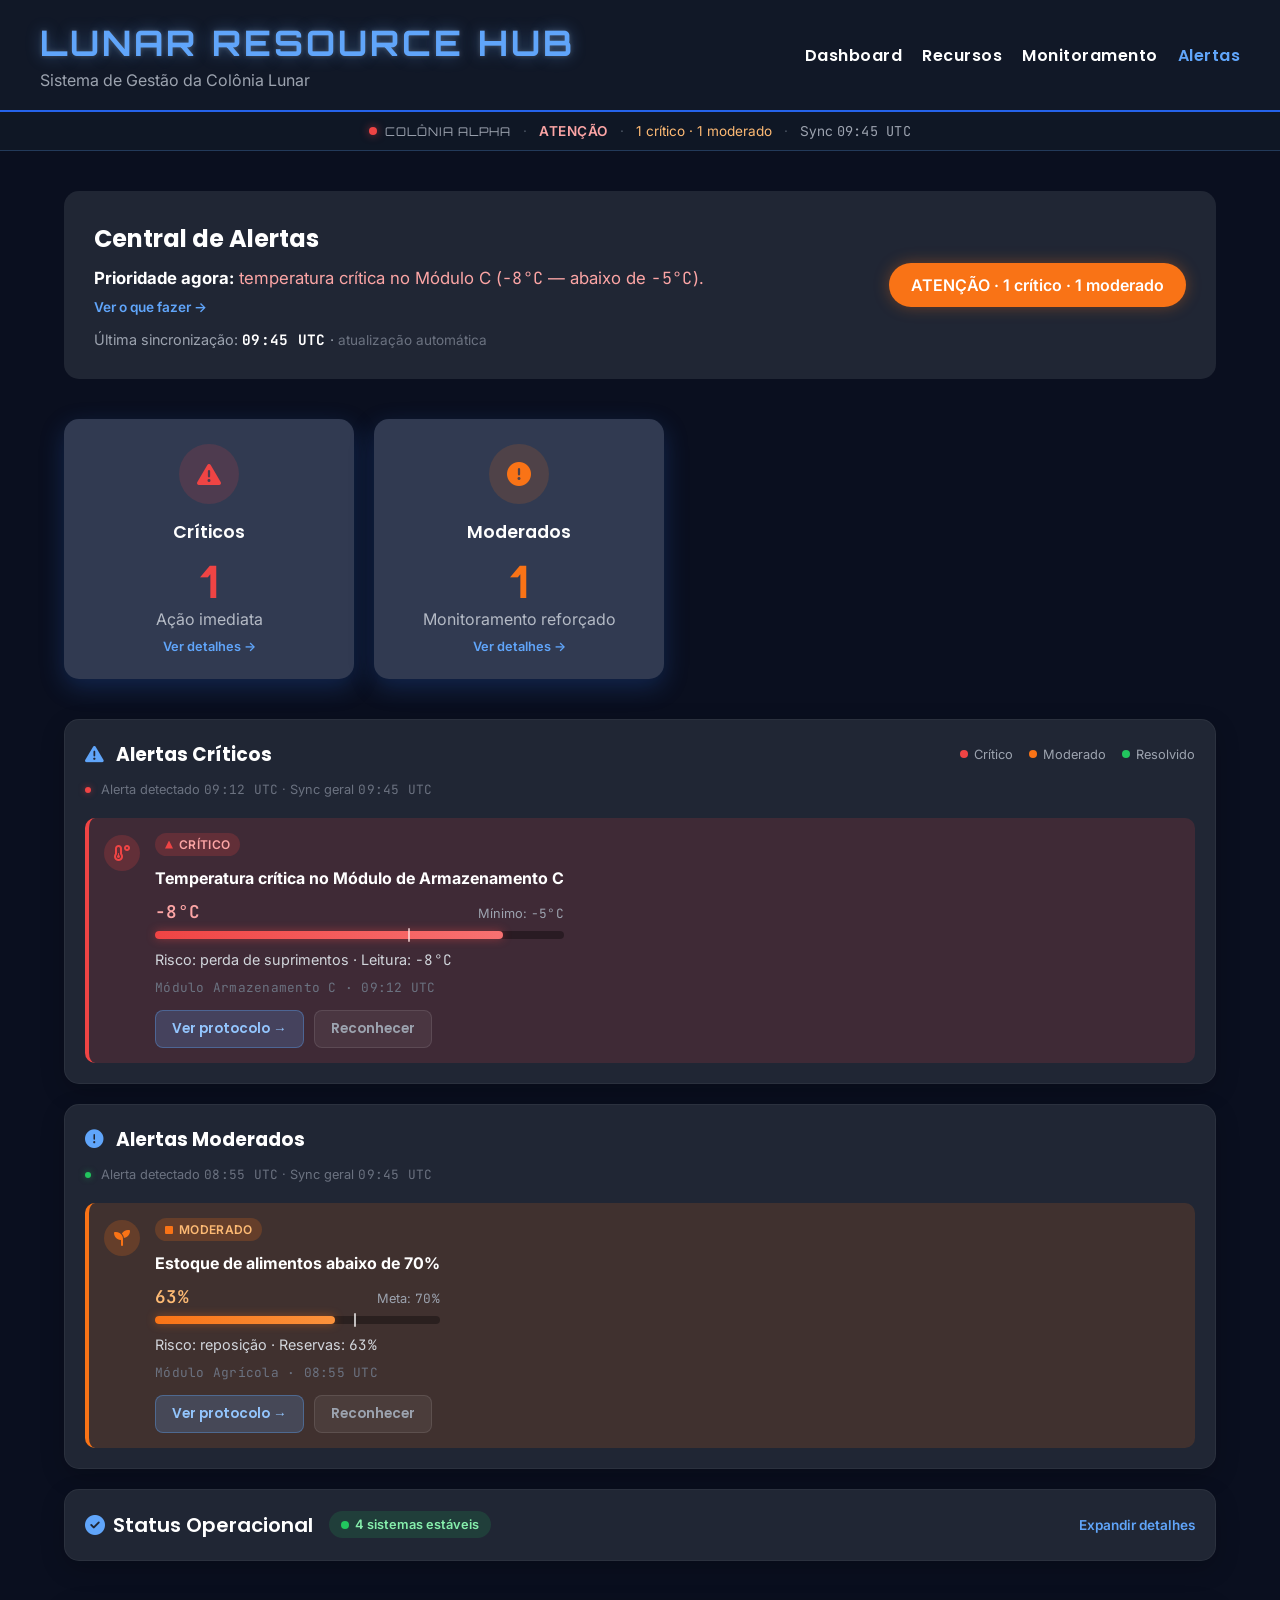
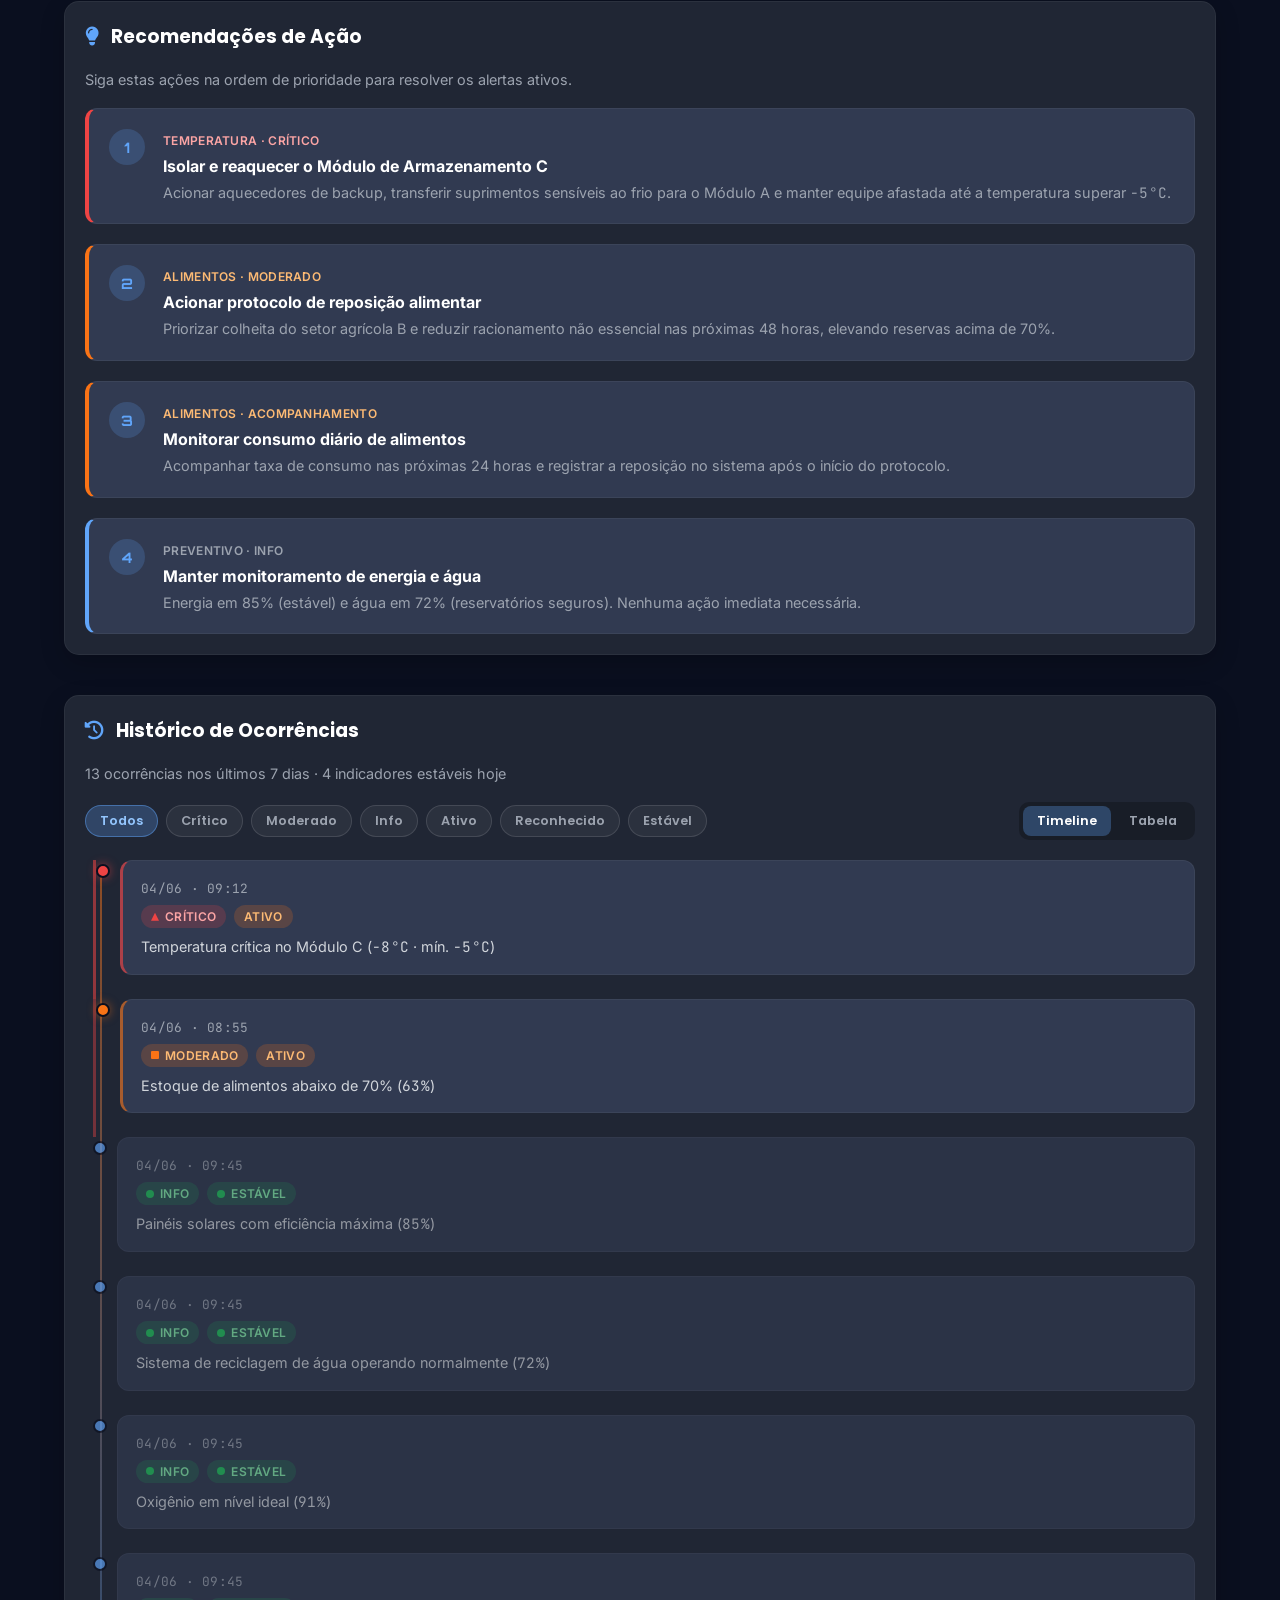
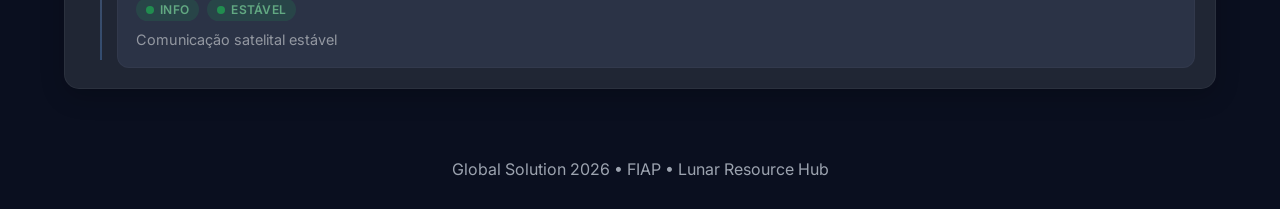
==== alertas.html @ 851ee598 "feat: adiciona Central de Alertas e alinha dashboard ao fluxo operacional Inclui alertas.html com se" ====
<!DOCTYPE html>
<html lang="pt-BR">
<head>
    <meta charset="UTF-8">
    <meta name="viewport" content="width=device-width, initial-scale=1.0">
    <title>Central de Alertas | Lunar Resource Hub</title>

    <link rel="stylesheet" href="style.css">

    <link rel="stylesheet" href="https://cdnjs.cloudflare.com/ajax/libs/font-awesome/6.7.2/css/all.min.css">

    <link rel="preconnect" href="https://fonts.googleapis.com">
    <link rel="preconnect" href="https://fonts.gstatic.com" crossorigin>

    <link href="https://fonts.googleapis.com/css2?family=Inter:wght@400;500;600&family=JetBrains+Mono:wght@400;500;600&family=Orbitron:wght@600;700&family=Poppins:wght@500;600;700&display=swap" rel="stylesheet">
</head>
<body>

    <header>
        <div class="logo">
            <h1>Lunar Resource Hub</h1>
            <p>Sistema de Gestão da Colônia Lunar</p>
        </div>

        <nav aria-label="Navegação principal">
            <ul>
                <li><a href="index.html">Dashboard</a></li>
                <li><a href="recursos.html">Recursos</a></li>
                <li><a href="monitoramento.html">Monitoramento</a></li>
                <li><a href="alertas.html" class="active" aria-current="page">Alertas</a></li>
            </ul>
        </nav>
    </header>

    <div class="status-bar" role="status" aria-live="polite">
        <div class="status-bar__cluster">
            <span class="status-bar__pulse status-bar__pulse--critical" aria-hidden="true"></span>
            <span class="status-bar__label">Colônia Alpha</span>
        </div>
        <span class="status-bar__divider" aria-hidden="true">·</span>
        <span class="status-bar__state status-bar__state--critical">ATENÇÃO</span>
        <span class="status-bar__divider" aria-hidden="true">·</span>
        <span class="status-bar__count">1 crítico · 1 moderado</span>
        <span class="status-bar__divider" aria-hidden="true">·</span>
        <span class="status-bar__sync">Sync <time class="telemetry" datetime="2026-06-04T09:45:00Z">09:45 UTC</time></span>
    </div>

    <main class="container">

        <section class="hero">
            <div>
                <h2>Central de Alertas</h2>
                <a href="#recomendacoes-criticas" class="hero-priority hero-priority--critical">
                    <strong>Prioridade agora:</strong> temperatura crítica no Módulo C (<span class="telemetry">-8°C</span> — abaixo de <span class="telemetry">-5°C</span>).
                    <span class="hero-priority__hint">Ver o que fazer →</span>
                </a>
                <p class="hero-meta">Última sincronização: <strong class="telemetry">09:45 UTC</strong> · <span class="sync-live">atualização automática</span></p>
            </div>

            <a href="#alertas-criticos" class="status-badge status-badge--warning hero-action-link" aria-label="Colônia em atenção com 1 alerta crítico e 1 moderado">
                ATENÇÃO · 1 crítico · 1 moderado
            </a>
        </section>

        <section class="cards cards--summary" aria-label="Resumo de alertas ativos">
            <a href="#alertas-criticos" class="card card--link" aria-label="Ver alertas críticos">
                <span class="icon critico-icon">
                    <i class="fa-solid fa-triangle-exclamation" aria-hidden="true"></i>
                </span>
                <h3>Críticos</h3>
                <div class="value critico">1</div>
                <p>Ação imediata</p>
                <span class="card__hint">Ver detalhes →</span>
            </a>

            <a href="#alertas-moderados" class="card card--link" aria-label="Ver alertas moderados">
                <span class="icon moderado-icon">
                    <i class="fa-solid fa-exclamation-circle" aria-hidden="true"></i>
                </span>
                <h3>Moderados</h3>
                <div class="value moderado">1</div>
                <p>Monitoramento reforçado</p>
                <span class="card__hint">Ver detalhes →</span>
            </a>
        </section>

        <div class="alertas-stack">

            <section class="panel panel--full" id="alertas-criticos" role="region" aria-labelledby="alertas-criticos-titulo">
                <div class="panel-header">
                    <h3 id="alertas-criticos-titulo"><i class="fa-solid fa-triangle-exclamation" aria-hidden="true"></i> Alertas Críticos</h3>
                    <ul class="alertas-legend" aria-label="Legenda de severidade">
                        <li><span class="legend-dot legend-dot--critical"></span> Crítico</li>
                        <li><span class="legend-dot legend-dot--moderate"></span> Moderado</li>
                        <li><span class="legend-dot legend-dot--resolved"></span> Resolvido</li>
                    </ul>
                </div>

                <p class="panel-sync"><span class="sync-dot sync-dot--critical" aria-hidden="true"></span> Alerta detectado <time class="telemetry" datetime="2026-06-04T09:12:00Z">09:12 UTC</time> · Sync geral <time class="telemetry" datetime="2026-06-04T09:45:00Z">09:45 UTC</time></p>

                <div class="alert critical alert-item">
                    <span class="alert-item__icon" aria-hidden="true">
                        <i class="fa-solid fa-temperature-low"></i>
                    </span>
                    <div class="alert-item__content">
                        <span class="badge badge-critical">
                            <span class="severity-shape severity-shape--critical" aria-hidden="true"></span>
                            Crítico
                        </span>
                        <strong>Temperatura crítica no Módulo de Armazenamento C</strong>

                        <div class="alert-level-meter alert-level-meter--critical" role="meter" aria-valuenow="8" aria-valuemin="0" aria-valuemax="10" aria-label="Temperatura -8 graus C, abaixo do mínimo seguro de -5 graus C">
                            <div class="alert-level-meter__header">
                                <span class="alert-level-meter__value telemetry alert-level-meter__value--critical">-8°C</span>
                                <span class="alert-level-meter__target">Mínimo: <span class="telemetry">-5°C</span></span>
                            </div>
                            <div class="alert-level-meter__track">
                                <div class="alert-level-meter__fill alert-level-meter__fill--critical" style="width:85%"></div>
                                <div class="alert-level-meter__marker alert-level-meter__marker--critical" style="left:62%" aria-hidden="true" title="Limite -5°C"></div>
                            </div>
                        </div>

                        <p class="alert-item__impact">Risco: perda de suprimentos · Leitura: <span class="telemetry">-8°C</span></p>
                        <span class="alert-item__meta telemetry">Módulo Armazenamento C · 09:12 UTC</span>

                        <div class="alert-item__actions">
                            <a href="#recomendacoes-criticas" class="alert-action alert-action--primary">Ver protocolo →</a>
                            <button type="button" class="alert-action alert-action--secondary" id="btn-reconhecer-temperatura" aria-label="Marcar alerta de temperatura como reconhecido" aria-pressed="false">Reconhecer</button>
                        </div>
                    </div>
                </div>
            </section>

            <section class="panel panel--full" id="alertas-moderados">
                <h3><i class="fa-solid fa-exclamation-circle" aria-hidden="true"></i> Alertas Moderados</h3>
                <p class="panel-sync"><span class="sync-dot" aria-hidden="true"></span> Alerta detectado <time class="telemetry" datetime="2026-06-04T08:55:00Z">08:55 UTC</time> · Sync geral <time class="telemetry" datetime="2026-06-04T09:45:00Z">09:45 UTC</time></p>

                <div class="alert warning alert-item">
                    <span class="alert-item__icon" aria-hidden="true">
                        <i class="fa-solid fa-seedling"></i>
                    </span>
                    <div class="alert-item__content">
                        <span class="badge badge-moderate">
                            <span class="severity-shape severity-shape--moderate" aria-hidden="true"></span>
                            Moderado
                        </span>
                        <strong>Estoque de alimentos abaixo de 70%</strong>

                        <div class="alert-level-meter" role="meter" aria-valuenow="63" aria-valuemin="0" aria-valuemax="100" aria-label="Reservas de alimentos em 63%, meta operacional 70%">
                            <div class="alert-level-meter__header">
                                <span class="alert-level-meter__value telemetry">63%</span>
                                <span class="alert-level-meter__target">Meta: <span class="telemetry">70%</span></span>
                            </div>
                            <div class="alert-level-meter__track">
                                <div class="alert-level-meter__fill" style="width:63%"></div>
                                <div class="alert-level-meter__marker" style="left:70%" aria-hidden="true" title="Meta 70%"></div>
                            </div>
                        </div>

                        <p class="alert-item__impact">Risco: reposição · Reservas: <span class="telemetry">63%</span></p>
                        <span class="alert-item__meta telemetry">Módulo Agrícola · 08:55 UTC</span>

                        <div class="alert-item__actions">
                            <a href="#recomendacoes-moderadas" class="alert-action alert-action--primary">Ver protocolo →</a>
                            <button type="button" class="alert-action alert-action--secondary" id="btn-reconhecer" aria-label="Marcar alerta de alimentos como reconhecido" aria-pressed="false">Reconhecer</button>
                        </div>
                    </div>
                </div>
            </section>

            <section class="panel panel--full" id="alertas-informativos">
                <details class="operacional-details">
                    <summary class="operacional-summary">
                        <span class="operacional-summary__title">
                            <i class="fa-solid fa-circle-check" aria-hidden="true"></i>
                            Status Operacional
                        </span>
                        <span class="operacional-summary__badge">
                            <span class="severity-shape severity-shape--normal" aria-hidden="true"></span>
                            4 sistemas estáveis
                        </span>
                        <span class="operacional-summary__hint operacional-summary__hint--closed">Expandir detalhes</span>
                        <span class="operacional-summary__hint operacional-summary__hint--open">Recolher detalhes</span>
                    </summary>

                    <p class="panel-subtitle">Componentes da colônia — mesmos indicadores da visão geral.</p>

                    <table class="components-table">
                        <caption class="sr-only">Status operacional dos componentes da colônia lunar</caption>
                        <thead>
                            <tr>
                                <th scope="col">Componente</th>
                                <th scope="col">Status</th>
                                <th scope="col">Valor</th>
                                <th scope="col">Leitura</th>
                            </tr>
                        </thead>
                        <tbody>
                            <tr>
                                <td data-label="Componente"><i class="fa-solid fa-droplet components-table__icon" aria-hidden="true"></i> Água (H₂O)</td>
                                <td data-label="Status">
                                    <span class="badge badge-resolved">
                                        <span class="severity-shape severity-shape--normal" aria-hidden="true"></span>
                                        Estável
                                    </span>
                                </td>
                                <td data-label="Valor" class="telemetry">72%</td>
                                <td data-label="Leitura" class="telemetry">09:45 UTC</td>
                            </tr>
                            <tr>
                                <td data-label="Componente"><i class="fa-solid fa-bolt components-table__icon" aria-hidden="true"></i> Energia</td>
                                <td data-label="Status">
                                    <span class="badge badge-resolved">
                                        <span class="severity-shape severity-shape--normal" aria-hidden="true"></span>
                                        Estável
                                    </span>
                                </td>
                                <td data-label="Valor" class="telemetry">85%</td>
                                <td data-label="Leitura" class="telemetry">09:45 UTC</td>
                            </tr>
                            <tr>
                                <td data-label="Componente"><i class="fa-solid fa-wind components-table__icon" aria-hidden="true"></i> Oxigênio (O₂)</td>
                                <td data-label="Status">
                                    <span class="badge badge-resolved">
                                        <span class="severity-shape severity-shape--normal" aria-hidden="true"></span>
                                        Estável
                                    </span>
                                </td>
                                <td data-label="Valor" class="telemetry">91%</td>
                                <td data-label="Leitura" class="telemetry">09:45 UTC</td>
                            </tr>
                            <tr>
                                <td data-label="Componente"><i class="fa-solid fa-satellite-dish components-table__icon" aria-hidden="true"></i> Comunicação</td>
                                <td data-label="Status">
                                    <span class="badge badge-resolved">
                                        <span class="severity-shape severity-shape--normal" aria-hidden="true"></span>
                                        Estável
                                    </span>
                                </td>
                                <td data-label="Valor">Nominal</td>
                                <td data-label="Leitura" class="telemetry">09:45 UTC</td>
                            </tr>
                        </tbody>
                    </table>
                </details>
            </section>

        </div>

        <section class="panel panel--full" id="recomendacoes" aria-label="Recomendações de ação">
            <h3><i class="fa-solid fa-lightbulb" aria-hidden="true"></i> Recomendações de Ação</h3>
            <p class="panel-subtitle">Siga estas ações na ordem de prioridade para resolver os alertas ativos.</p>

            <ol class="recommendations">
                <li id="recomendacoes-criticas" class="recommendation recommendation--critical">
                    <span class="recommendation__number" aria-hidden="true">1</span>
                    <div>
                        <span class="recommendation__tag">Temperatura · Crítico</span>
                        <strong>Isolar e reaquecer o Módulo de Armazenamento C</strong>
                        <p>Acionar aquecedores de backup, transferir suprimentos sensíveis ao frio para o Módulo A e manter equipe afastada até a temperatura superar <span class="telemetry">-5°C</span>.</p>
                    </div>
                </li>

                <li id="recomendacoes-moderadas" class="recommendation recommendation--moderate">
                    <span class="recommendation__number" aria-hidden="true">2</span>
                    <div>
                        <span class="recommendation__tag">Alimentos · Moderado</span>
                        <strong>Acionar protocolo de reposição alimentar</strong>
                        <p>Priorizar colheita do setor agrícola B e reduzir racionamento não essencial nas próximas 48 horas, elevando reservas acima de 70%.</p>
                    </div>
                </li>

                <li class="recommendation recommendation--moderate">
                    <span class="recommendation__number" aria-hidden="true">3</span>
                    <div>
                        <span class="recommendation__tag">Alimentos · Acompanhamento</span>
                        <strong>Monitorar consumo diário de alimentos</strong>
                        <p>Acompanhar taxa de consumo nas próximas 24 horas e registrar a reposição no sistema após o início do protocolo.</p>
                    </div>
                </li>

                <li class="recommendation">
                    <span class="recommendation__number" aria-hidden="true">4</span>
                    <div>
                        <span class="recommendation__tag">Preventivo · Info</span>
                        <strong>Manter monitoramento de energia e água</strong>
                        <p>Energia em 85% (estável) e água em 72% (reservatórios seguros). Nenhuma ação imediata necessária.</p>
                    </div>
                </li>
            </ol>
        </section>

        <section class="panel panel--full" id="historico" aria-label="Histórico de ocorrências">
            <h3><i class="fa-solid fa-clock-rotate-left" aria-hidden="true"></i> Histórico de Ocorrências</h3>
            <p class="panel-subtitle">13 ocorrências nos últimos 7 dias · 4 indicadores estáveis hoje</p>

            <div class="history-toolbar">
                <div class="history-filters" role="group" aria-label="Filtrar histórico por severidade ou status">
                    <button type="button" class="history-filter history-filter--active" data-filter="all">Todos</button>
                    <button type="button" class="history-filter" data-filter="critico">Crítico</button>
                    <button type="button" class="history-filter" data-filter="moderado">Moderado</button>
                    <button type="button" class="history-filter" data-filter="info">Info</button>
                    <button type="button" class="history-filter" data-filter="ativo">Ativo</button>
                    <button type="button" class="history-filter" data-filter="reconhecido">Reconhecido</button>
                    <button type="button" class="history-filter" data-filter="estavel">Estável</button>
                </div>
                <div class="history-view-toggle" role="group" aria-label="Modo de visualização">
                    <button type="button" class="history-view-btn history-view-btn--active" data-view="timeline" aria-pressed="true">Timeline</button>
                    <button type="button" class="history-view-btn" data-view="table" aria-pressed="false">Tabela</button>
                </div>
            </div>

            <p class="history-empty sr-only" id="history-empty" role="status">Nenhuma ocorrência corresponde ao filtro selecionado.</p>

            <ol class="history-timeline history-view-panel history-view-panel--active" id="history-timeline" aria-label="Linha do tempo de ocorrências">
                <li class="history-timeline__item history-timeline__item--critical history-row--critical"
                    id="history-row-temperatura"
                    data-severity="critico"
                    data-status="ativo">
                    <span class="history-timeline__dot" aria-hidden="true"></span>
                    <div class="history-timeline__body">
                        <time class="history-time telemetry" datetime="2026-06-04T09:12:00">04/06 · 09:12</time>
                        <div class="history-timeline__badges">
                            <span class="badge badge-critical">
                                <span class="severity-shape severity-shape--critical" aria-hidden="true"></span>
                                Crítico
                            </span>
                            <span class="badge badge-active badge-active--critical" id="history-status-temperatura">Ativo</span>
                        </div>
                        <p class="history-timeline__desc">Temperatura crítica no Módulo C (<span class="telemetry">-8°C</span> · mín. <span class="telemetry">-5°C</span>)</p>
                    </div>
                </li>
                <li class="history-timeline__item history-timeline__item--active history-row--active"
                    id="history-row-alimentos"
                    data-severity="moderado"
                    data-status="ativo">
                    <span class="history-timeline__dot" aria-hidden="true"></span>
                    <div class="history-timeline__body">
                        <time class="history-time telemetry" datetime="2026-06-04T08:55:00">04/06 · 08:55</time>
                        <div class="history-timeline__badges">
                            <span class="badge badge-moderate">
                                <span class="severity-shape severity-shape--moderate" aria-hidden="true"></span>
                                Moderado
                            </span>
                            <span class="badge badge-active" id="history-status-alimentos">Ativo</span>
                        </div>
                        <p class="history-timeline__desc">Estoque de alimentos abaixo de 70% (<span class="telemetry">63%</span>)</p>
                    </div>
                </li>
                <li class="history-timeline__item history-timeline__item--resolved history-row--resolved"
                    data-severity="info"
                    data-status="estavel">
                    <span class="history-timeline__dot" aria-hidden="true"></span>
                    <div class="history-timeline__body">
                        <time class="history-time telemetry" datetime="2026-06-04T09:45:00">04/06 · 09:45</time>
                        <div class="history-timeline__badges">
                            <span class="badge badge-resolved">
                                <span class="severity-shape severity-shape--normal" aria-hidden="true"></span>
                                Info
                            </span>
                            <span class="badge badge-resolved">
                                <span class="severity-shape severity-shape--normal" aria-hidden="true"></span>
                                Estável
                            </span>
                        </div>
                        <p class="history-timeline__desc">Painéis solares com eficiência máxima (<span class="telemetry">85%</span>)</p>
                    </div>
                </li>
                <li class="history-timeline__item history-timeline__item--resolved history-row--resolved"
                    data-severity="info"
                    data-status="estavel">
                    <span class="history-timeline__dot" aria-hidden="true"></span>
                    <div class="history-timeline__body">
                        <time class="history-time telemetry" datetime="2026-06-04T09:45:00">04/06 · 09:45</time>
                        <div class="history-timeline__badges">
                            <span class="badge badge-resolved">
                                <span class="severity-shape severity-shape--normal" aria-hidden="true"></span>
                                Info
                            </span>
                            <span class="badge badge-resolved">
                                <span class="severity-shape severity-shape--normal" aria-hidden="true"></span>
                                Estável
                            </span>
                        </div>
                        <p class="history-timeline__desc">Sistema de reciclagem de água operando normalmente (<span class="telemetry">72%</span>)</p>
                    </div>
                </li>
                <li class="history-timeline__item history-timeline__item--resolved history-row--resolved"
                    data-severity="info"
                    data-status="estavel">
                    <span class="history-timeline__dot" aria-hidden="true"></span>
                    <div class="history-timeline__body">
                        <time class="history-time telemetry" datetime="2026-06-04T09:45:00">04/06 · 09:45</time>
                        <div class="history-timeline__badges">
                            <span class="badge badge-resolved">
                                <span class="severity-shape severity-shape--normal" aria-hidden="true"></span>
                                Info
                            </span>
                            <span class="badge badge-resolved">
                                <span class="severity-shape severity-shape--normal" aria-hidden="true"></span>
                                Estável
                            </span>
                        </div>
                        <p class="history-timeline__desc">Oxigênio em nível ideal (<span class="telemetry">91%</span>)</p>
                    </div>
                </li>
                <li class="history-timeline__item history-timeline__item--resolved history-row--resolved"
                    data-severity="info"
                    data-status="estavel">
                    <span class="history-timeline__dot" aria-hidden="true"></span>
                    <div class="history-timeline__body">
                        <time class="history-time telemetry" datetime="2026-06-04T09:45:00">04/06 · 09:45</time>
                        <div class="history-timeline__badges">
                            <span class="badge badge-resolved">
                                <span class="severity-shape severity-shape--normal" aria-hidden="true"></span>
                                Info
                            </span>
                            <span class="badge badge-resolved">
                                <span class="severity-shape severity-shape--normal" aria-hidden="true"></span>
                                Estável
                            </span>
                        </div>
                        <p class="history-timeline__desc">Comunicação satelital estável</p>
                    </div>
                </li>
            </ol>

            <div class="history-table-wrap history-view-panel" id="history-table-wrap" hidden>
                <h4 class="history-section-title">Em andamento</h4>
                <table class="history-table">
                    <caption class="sr-only">Alertas ativos da colônia lunar</caption>
                    <thead>
                        <tr>
                            <th scope="col">Data / Hora</th>
                            <th scope="col">Severidade</th>
                            <th scope="col">Descrição</th>
                            <th scope="col">Status</th>
                        </tr>
                    </thead>
                    <tbody id="history-table-active">
                        <tr class="history-row--critical" data-severity="critico" data-status="ativo" data-timeline-id="history-row-temperatura">
                            <td class="history-time telemetry">04/06 · 09:12</td>
                            <td>
                                <span class="badge badge-critical">
                                    <span class="severity-shape severity-shape--critical" aria-hidden="true"></span>
                                    Crítico
                                </span>
                            </td>
                            <td>Temperatura crítica no Módulo C (-8°C · mín. -5°C)</td>
                            <td><span class="badge badge-active badge-active--critical" id="history-table-status-temperatura">Ativo</span></td>
                        </tr>
                        <tr class="history-row--active" data-severity="moderado" data-status="ativo" data-timeline-id="history-row-alimentos">
                            <td class="history-time telemetry">04/06 · 08:55</td>
                            <td>
                                <span class="badge badge-moderate">
                                    <span class="severity-shape severity-shape--moderate" aria-hidden="true"></span>
                                    Moderado
                                </span>
                            </td>
                            <td>Estoque de alimentos abaixo de 70% (63%)</td>
                            <td><span class="badge badge-active" id="history-table-status-alimentos">Ativo</span></td>
                        </tr>
                    </tbody>
                </table>

                <h4 class="history-section-title history-section-title--resolved">Encerradas e informativos</h4>
                <table class="history-table history-table--resolved">
                    <caption class="sr-only">Ocorrências encerradas da colônia lunar</caption>
                    <thead class="sr-only">
                        <tr>
                            <th scope="col">Data / Hora</th>
                            <th scope="col">Severidade</th>
                            <th scope="col">Descrição</th>
                            <th scope="col">Status</th>
                        </tr>
                    </thead>
                    <tbody id="history-table-resolved">
                        <tr class="history-row--resolved" data-severity="info" data-status="estavel">
                            <td class="history-time telemetry">04/06 · 09:45</td>
                            <td>
                                <span class="badge badge-resolved">
                                    <span class="severity-shape severity-shape--normal" aria-hidden="true"></span>
                                    Info
                                </span>
                            </td>
                            <td>Painéis solares com eficiência máxima (85%)</td>
                            <td>
                                <span class="badge badge-resolved">
                                    <span class="severity-shape severity-shape--normal" aria-hidden="true"></span>
                                    Estável
                                </span>
                            </td>
                        </tr>
                        <tr class="history-row--resolved" data-severity="info" data-status="estavel">
                            <td class="history-time telemetry">04/06 · 09:45</td>
                            <td>
                                <span class="badge badge-resolved">
                                    <span class="severity-shape severity-shape--normal" aria-hidden="true"></span>
                                    Info
                                </span>
                            </td>
                            <td>Sistema de reciclagem de água operando normalmente (72%)</td>
                            <td>
                                <span class="badge badge-resolved">
                                    <span class="severity-shape severity-shape--normal" aria-hidden="true"></span>
                                    Estável
                                </span>
                            </td>
                        </tr>
                        <tr class="history-row--resolved" data-severity="info" data-status="estavel">
                            <td class="history-time telemetry">04/06 · 09:45</td>
                            <td>
                                <span class="badge badge-resolved">
                                    <span class="severity-shape severity-shape--normal" aria-hidden="true"></span>
                                    Info
                                </span>
                            </td>
                            <td>Oxigênio em nível ideal (91%)</td>
                            <td>
                                <span class="badge badge-resolved">
                                    <span class="severity-shape severity-shape--normal" aria-hidden="true"></span>
                                    Estável
                                </span>
                            </td>
                        </tr>
                        <tr class="history-row--resolved" data-severity="info" data-status="estavel">
                            <td class="history-time telemetry">04/06 · 09:45</td>
                            <td>
                                <span class="badge badge-resolved">
                                    <span class="severity-shape severity-shape--normal" aria-hidden="true"></span>
                                    Info
                                </span>
                            </td>
                            <td>Comunicação satelital estável</td>
                            <td>
                                <span class="badge badge-resolved">
                                    <span class="severity-shape severity-shape--normal" aria-hidden="true"></span>
                                    Estável
                                </span>
                            </td>
                        </tr>
                    </tbody>
                </table>
            </div>
        </section>

    </main>

    <footer>
        <p>Global Solution 2026 • FIAP • Lunar Resource Hub</p>
    </footer>

    <script>
        (function () {
            var currentFilter = 'all';
            var acknowledgedHtml = '<span class="severity-shape severity-shape--normal" aria-hidden="true"></span> Reconhecido';

            function getHistoryItems() {
                return document.querySelectorAll('.history-timeline__item[data-severity], .history-table tbody tr[data-severity]');
            }

            function applyHistoryFilter(filter) {
                currentFilter = filter;
                var visible = 0;

                getHistoryItems().forEach(function (el) {
                    var severity = el.getAttribute('data-severity');
                    var status = el.getAttribute('data-status');
                    var show = filter === 'all' || filter === severity || filter === status;
                    el.classList.toggle('history-item--hidden', !show);
                    if (show) visible++;
                });

                var emptyMsg = document.getElementById('history-empty');
                if (emptyMsg) {
                    emptyMsg.classList.toggle('sr-only', visible > 0);
                }

                document.querySelectorAll('.history-filter').forEach(function (btn) {
                    btn.classList.toggle('history-filter--active', btn.getAttribute('data-filter') === filter);
                });
            }

            document.querySelectorAll('.history-filter').forEach(function (btn) {
                btn.addEventListener('click', function () {
                    applyHistoryFilter(this.getAttribute('data-filter'));
                });
            });

            document.querySelectorAll('.history-view-btn').forEach(function (btn) {
                btn.addEventListener('click', function () {
                    var view = this.getAttribute('data-view');
                    document.querySelectorAll('.history-view-btn').forEach(function (b) {
                        var active = b === btn;
                        b.classList.toggle('history-view-btn--active', active);
                        b.setAttribute('aria-pressed', active ? 'true' : 'false');
                    });
                    document.getElementById('history-timeline').hidden = view !== 'timeline';
                    document.getElementById('history-table-wrap').hidden = view !== 'table';
                });
            });

            function setupReconhecer(config) {
                var btn = document.getElementById(config.btnId);
                if (!btn) return;

                btn.addEventListener('click', function () {
                    var reconhecido = this.classList.toggle('alert-action--done');
                    var timelineRow = document.getElementById(config.rowId);
                    var timelineStatus = document.getElementById(config.timelineStatusId);
                    var tableStatus = document.getElementById(config.tableStatusId);
                    var tableRow = document.querySelector('[data-timeline-id="' + config.rowId + '"]');
                    var activeTimelineClass = config.activeTimelineClass || 'history-timeline__item--active';
                    var activeRowClass = config.activeRowClass || 'history-row--active';

                    if (reconhecido) {
                        this.textContent = 'Reconhecido ✓';
                        this.setAttribute('aria-label', config.undoLabel);
                        this.setAttribute('aria-pressed', 'true');

                        timelineRow?.setAttribute('data-status', 'reconhecido');
                        timelineRow?.classList.remove(activeRowClass, activeTimelineClass);
                        timelineRow?.classList.add('history-row--acknowledged', 'history-timeline__item--acknowledged');
                        if (timelineStatus) {
                            timelineStatus.className = 'badge badge-acknowledged';
                            timelineStatus.innerHTML = acknowledgedHtml;
                        }

                        tableRow?.setAttribute('data-status', 'reconhecido');
                        tableRow?.classList.remove(activeRowClass);
                        tableRow?.classList.add('history-row--acknowledged');
                        if (tableStatus) {
                            tableStatus.className = 'badge badge-acknowledged';
                            tableStatus.innerHTML = acknowledgedHtml;
                        }
                    } else {
                        this.textContent = 'Reconhecer';
                        this.setAttribute('aria-label', config.doLabel);
                        this.setAttribute('aria-pressed', 'false');

                        timelineRow?.setAttribute('data-status', 'ativo');
                        timelineRow?.classList.remove('history-row--acknowledged', 'history-timeline__item--acknowledged');
                        timelineRow?.classList.add(activeRowClass, activeTimelineClass);
                        if (timelineStatus) {
                            timelineStatus.className = config.activeBadgeClass;
                            timelineStatus.textContent = 'Ativo';
                        }

                        tableRow?.setAttribute('data-status', 'ativo');
                        tableRow?.classList.remove('history-row--acknowledged');
                        tableRow?.classList.add(activeRowClass);
                        if (tableStatus) {
                            tableStatus.className = config.activeBadgeClass;
                            tableStatus.textContent = 'Ativo';
                        }
                    }

                    applyHistoryFilter(currentFilter);
                });
            }

            setupReconhecer({
                btnId: 'btn-reconhecer-temperatura',
                rowId: 'history-row-temperatura',
                timelineStatusId: 'history-status-temperatura',
                tableStatusId: 'history-table-status-temperatura',
                activeTimelineClass: 'history-timeline__item--critical',
                activeRowClass: 'history-row--critical',
                activeBadgeClass: 'badge badge-active badge-active--critical',
                doLabel: 'Marcar alerta de temperatura como reconhecido',
                undoLabel: 'Desfazer reconhecimento do alerta de temperatura'
            });

            setupReconhecer({
                btnId: 'btn-reconhecer',
                rowId: 'history-row-alimentos',
                timelineStatusId: 'history-status-alimentos',
                tableStatusId: 'history-table-status-alimentos',
                activeBadgeClass: 'badge badge-active',
                doLabel: 'Marcar alerta de alimentos como reconhecido',
                undoLabel: 'Desfazer reconhecimento do alerta de alimentos'
            });
        })();
    </script>

</body>
</html>
---- style.css ----
html{
    scroll-behavior:smooth;
}

:root{
    --space-section:40px;
    --space-block:20px;
}

*{
    margin:0;
    padding:0;
    box-sizing:border-box;
}

body{
    background:#0A0F1F;
    color:#FFFFFF;
    font-family:'Inter', sans-serif;
}

/* HEADER */

header{
    background:#111827;
    border-bottom:2px solid #2563EB;
    padding:20px 40px;
    display:flex;
    justify-content:space-between;
    align-items:center;
    flex-wrap:wrap;
}

.logo h1{
    text-shadow: 0 0 5px rgba(253, 254, 254, 0.187), 0 0 15px rgba(96,165,250,.4);
    font-family:'Orbitron', sans-serif;
    color:#60A5FA;
    font-size:2.2rem;
    letter-spacing:3px;
    text-transform:uppercase;
}

.hero h2, .panel h3, .card h3, nav a{
    font-family:'Poppins', sans-serif;
}

.logo p{
    color:#9CA3AF;
    margin-top:5px;
}

nav ul{
    display:flex;
    list-style:none;
    gap:20px;
}

nav a{
    color:white;
    text-decoration:none;
    font-weight:600;
    transition:.3s;
    letter-spacing:.5px;
}

nav a:hover,
nav a.active{
    color:#60A5FA;
}

/* CONTAINER */

.container{
    width:90%;
    max-width:1200px;
    margin:40px auto;
}

/* HERO */

.hero{
    background:#202634;
    border-radius:15px;
    padding:30px;
    display:flex;
    justify-content:space-between;
    align-items:center;
    margin-bottom:40px;
}

.hero h2{
    margin-bottom:10px;
}

.hero p{
    color:#9CA3AF;
    max-width:600px;
}

.status-badge{
    background:#16A34A;
    color:white;
    font-weight:600;
    padding:12px 22px;
    border-radius:30px;
    box-shadow:0 0 15px rgba(22,163,74,.35);
}

.status-badge--operational.hero-action-link:hover{
    transform:scale(1.03);
    box-shadow:0 0 20px rgba(22,163,74,.5);
}

/* CARDS */

.cards{
    display:grid;
    grid-template-columns:repeat(auto-fit,minmax(230px,1fr));
    gap:20px;
}

.card{
    background:#313a51;
    border-radius:15px;
    padding:25px;
    text-align:center;
    transition:.3s;
    box-shadow:0 8px 25px rgba(42, 107, 220, 0.25);
}

.card:hover{
    transform:translateY(-10px);
}

.card--link{
    display:block;
    text-decoration:none;
    color:inherit;
    cursor:pointer;
}

.card--link:focus-visible{
    outline:2px solid #60A5FA;
    outline-offset:3px;
}

.card__hint{
    display:block;
    margin-top:10px;
    font-size:.8rem;
    color:#60A5FA;
    font-weight:600;
}

.icon{
    display:flex;
    justify-content:center;
    align-items:center;
    width:60px;
    height:60px;
    margin:0 auto 15px;
    border-radius:50%;
    font-size:1.5rem;
}

.energia-icon{
    background:rgba(250,204,21,.15);
    color:#FACC15;
}

.agua-icon{
    background:rgba(56,189,248,.15);
    color:#38BDF8;
}

.oxigenio-icon{
    background:rgba(74,222,128,.15);
    color:#4ADE80;
}

.alimento-icon{
    background:rgba(251,113,133,.15);
    color:#FB7185;
}

.card h3{
    margin:15px 0 8px;
    font-size:1.1rem;
    font-weight:600;
}

.value{
    font-family:'Orbitron', sans-serif;
    font-size:2.8rem;
    font-weight:700;
}

.card p{
    color:#b4bac5;
}

.energia{
    color:#d0aa14;
}

.agua{
    color:#326edf;
}

.oxigenio{
    color:#22a74a;
}

.alimentos{
    color:#c43248;
}

/* PAINÉIS */

.overview{
    margin-top:40px;
    display:grid;
    grid-template-columns:1fr 1fr;
    gap:20px;
}

.panel{
    background:#202634;
    border-radius:15px;
    padding:25px;
    border:1px solid rgba(255,255,255,.05);
    box-shadow:0 8px 25px rgba(0,0,0,.2);
}

.panel h3{
    margin-bottom:16px;
}

.panel--full{
    display:flex;
    flex-direction:column;
    gap:var(--space-block);
    padding:var(--space-block);
    margin-top:0;
}

.panel--full h3,
.panel--full .panel-subtitle,
.panel--full .panel-header,
.panel--full .panel-empty,
.panel--full .alert,
.panel--full .history-section-title,
.panel--full .panel-link{
    margin:0;
}

.info-item{
    display:flex;
    justify-content:space-between;
    padding:15px 0;
    border-bottom:1px solid #1F2937;
}

.alert{
    padding:15px;
    border-radius:10px;
}

.status-badge--warning.hero-action-link:hover{
    transform:scale(1.03);
    box-shadow:0 0 20px rgba(249,115,22,.5);
}

.panel:not(.panel--full) > .alert{
    margin-bottom:10px;
}

.panel:not(.panel--full) > .alert:last-of-type{
    margin-bottom:0;
}

.warning{
    background:rgba(249,115,22,0.15);
    border-left:4px solid #F97316;
}

.normal{
    background:rgba(34,197,94,0.15);
    border-left:4px solid #04cd4e;
}

.critical{
    background:rgba(239,68,68,.15);
    border-left:4px solid #EF4444;
}

.info{
    background:rgba(96,165,250,.12);
    border-left:4px solid #60A5FA;
}

/* ALERTAS */

.status-badge--warning{
    background:#F97316;
    box-shadow:0 0 15px rgba(249,115,22,.35);
}

.hero-meta{
    color:#9CA3AF;
    margin-top:12px;
    font-size:.9rem;
}

.hero-meta strong{
    color:#FFFFFF;
}

.hero-priority{
    display:block;
    color:#FDBA74;
    font-size:1.05rem;
    line-height:1.5;
    margin-bottom:8px;
    text-decoration:none;
    transition:color .3s;
}

.hero-priority:hover{
    color:#FED7AA;
}

.hero-priority strong{
    color:#FFFFFF;
}

.hero-priority--critical{
    color:#FCA5A5;
}

.hero-priority--critical:hover{
    color:#FEE2E2;
}

.hero-priority--critical strong{
    color:#FFFFFF;
}

.hero-priority__hint{
    display:block;
    margin-top:6px;
    font-size:.85rem;
    color:#60A5FA;
    font-weight:600;
}

.hero-action-link{
    text-decoration:none;
    cursor:pointer;
    transition:transform .2s, box-shadow .2s;
}

.hero-action-link:hover{
    transform:scale(1.03);
    box-shadow:0 0 20px rgba(249,115,22,.5);
}

/* TELEMETRIA & STATUS BAR */

.telemetry{
    font-family:'JetBrains Mono', monospace;
    font-variant-numeric:tabular-nums;
    letter-spacing:.02em;
}

.status-bar{
    position:sticky;
    top:0;
    z-index:100;
    display:flex;
    align-items:center;
    justify-content:center;
    flex-wrap:wrap;
    gap:8px 12px;
    padding:10px 40px;
    background:rgba(17,24,39,.92);
    backdrop-filter:blur(12px);
    border-bottom:1px solid rgba(96,165,250,.25);
    font-size:.85rem;
    color:#D1D5DB;
}

.status-bar__cluster{
    display:flex;
    align-items:center;
    gap:8px;
}

.status-bar__pulse{
    width:8px;
    height:8px;
    border-radius:50%;
    background:#22C55E;
    box-shadow:0 0 8px rgba(34,197,94,.6);
    animation:status-pulse 2s ease-in-out infinite;
}

@keyframes status-pulse{
    0%, 100%{ opacity:1; transform:scale(1); }
    50%{ opacity:.6; transform:scale(.85); }
}

@media (prefers-reduced-motion: reduce){
    .status-bar__pulse{
        animation:none;
    }
}

.status-bar__label{
    font-family:'Orbitron', sans-serif;
    font-size:.75rem;
    letter-spacing:1px;
    text-transform:uppercase;
    color:#9CA3AF;
}

.status-bar__divider{
    color:#4B5563;
}

.status-bar__state{
    font-weight:600;
    letter-spacing:.5px;
}

.status-bar__state--operational{
    color:#86EFAC;
}

.status-bar__state--critical{
    color:#FCA5A5;
}

.status-bar__pulse--critical{
    background:#EF4444;
    box-shadow:0 0 8px rgba(239,68,68,.6);
}

.status-bar__count{
    color:#FDBA74;
}

.status-bar__sync{
    color:#9CA3AF;
}

.sync-live{
    color:#6B7280;
    font-size:.85rem;
}

.sync-dot{
    display:inline-block;
    width:6px;
    height:6px;
    border-radius:50%;
    background:#22C55E;
    margin-right:6px;
    vertical-align:middle;
    box-shadow:0 0 6px rgba(34,197,94,.5);
}

.sync-dot--critical{
    background:#EF4444;
    box-shadow:0 0 6px rgba(239,68,68,.5);
}

.panel-sync{
    color:#6B7280;
    font-size:.8rem;
    margin-top:-8px;
}

/* MEDIDOR DE NÍVEL & AÇÕES */

.alert-level-meter{
    margin:12px 0 10px;
}

.alert-level-meter__header{
    display:flex;
    justify-content:space-between;
    align-items:baseline;
    margin-bottom:8px;
    font-size:.85rem;
}

.alert-level-meter__value{
    font-size:1.1rem;
    font-weight:600;
    color:#FDBA74;
}

.alert-level-meter__target{
    color:#9CA3AF;
    font-size:.8rem;
}

.alert-level-meter__track{
    position:relative;
    height:8px;
    background:rgba(0,0,0,.35);
    border-radius:4px;
    overflow:visible;
}

.alert-level-meter__fill{
    height:100%;
    border-radius:4px;
    background:linear-gradient(90deg, #F97316, #FB923C);
    box-shadow:0 0 10px rgba(249,115,22,.4);
}

.alert-level-meter__marker{
    position:absolute;
    top:-3px;
    width:2px;
    height:14px;
    background:#FFFFFF;
    border-radius:1px;
    transform:translateX(-50%);
    opacity:.7;
}

.alert-level-meter__fill--critical{
    background:linear-gradient(90deg, #EF4444, #F87171);
    box-shadow:0 0 10px rgba(239,68,68,.45);
}

.alert-level-meter__value--critical{
    color:#FCA5A5;
}

.alert-level-meter__marker--critical{
    background:#FEE2E2;
}

.alert-item__actions{
    display:flex;
    flex-wrap:wrap;
    gap:10px;
    margin-top:14px;
}

.alert-action{
    display:inline-flex;
    align-items:center;
    padding:8px 16px;
    border-radius:8px;
    font-size:.85rem;
    font-weight:600;
    font-family:'Poppins', sans-serif;
    text-decoration:none;
    cursor:pointer;
    border:none;
    transition:background .2s, color .2s, transform .2s;
}

.alert-action--primary{
    background:rgba(96,165,250,.2);
    color:#93C5FD;
    border:1px solid rgba(96,165,250,.35);
}

.alert-action--primary:hover{
    background:rgba(96,165,250,.35);
    color:#FFFFFF;
}

.alert-action--secondary{
    background:rgba(255,255,255,.06);
    color:#9CA3AF;
    border:1px solid rgba(255,255,255,.1);
}

.alert-action--secondary:hover:not(:disabled){
    background:rgba(255,255,255,.12);
    color:#FFFFFF;
}

.alert-action--secondary:focus-visible,
.alert-action--primary:focus-visible{
    outline:2px solid #60A5FA;
    outline-offset:2px;
}

.alert-action--done{
    background:rgba(34,197,94,.15);
    color:#86EFAC;
    border-color:rgba(34,197,94,.3);
    cursor:default;
}

/* SEVERIDADE DUAL (cor + forma) */

.severity-shape{
    display:inline-block;
    width:8px;
    height:8px;
    flex-shrink:0;
}

.severity-shape--critical{
    clip-path:polygon(50% 0%, 0% 100%, 100% 100%);
    background:#EF4444;
}

.severity-shape--moderate{
    border-radius:1px;
    background:#F97316;
}

.severity-shape--normal{
    border-radius:50%;
    background:#22C55E;
}

/* STATUS OPERACIONAL — TABELA & COLAPSÁVEL */

.operacional-details{
    display:flex;
    flex-direction:column;
    gap:var(--space-block);
}

.operacional-summary{
    display:flex;
    align-items:center;
    flex-wrap:wrap;
    gap:12px 16px;
    cursor:pointer;
    list-style:none;
}

.operacional-summary::-webkit-details-marker{
    display:none;
}

.operacional-summary__title{
    font-family:'Poppins', sans-serif;
    font-size:1.25rem;
    font-weight:600;
    color:#FFFFFF;
    display:flex;
    align-items:center;
    gap:8px;
}

.operacional-summary__title i{
    color:#60A5FA;
}

.operacional-summary__badge{
    display:inline-flex;
    align-items:center;
    gap:6px;
    padding:6px 12px;
    border-radius:20px;
    font-size:.8rem;
    font-weight:600;
    background:rgba(34,197,94,.15);
    color:#86EFAC;
}

.operacional-summary__hint{
    margin-left:auto;
    font-size:.85rem;
    color:#60A5FA;
    font-weight:600;
}

.operacional-details:not([open]) .operacional-summary__hint--open{
    display:none;
}

.operacional-details[open] .operacional-summary__hint--closed{
    display:none;
}

.operacional-details:not([open]) .panel-subtitle,
.operacional-details:not([open]) .components-table{
    display:none;
}

.components-table{
    width:100%;
    border-collapse:collapse;
}

.components-table thead th{
    font-weight:600;
    color:#9CA3AF;
    font-size:.85rem;
    text-transform:uppercase;
    letter-spacing:.5px;
    border-bottom:2px solid #374151;
    padding:0 0 12px;
    text-align:left;
}

.components-table tbody tr{
    border-bottom:1px solid #1F2937;
    transition:background .2s ease;
}

.components-table tbody tr:hover{
    background:rgba(96,165,250,.1);
}

.components-table th,
.components-table td{
    padding:14px 12px 14px 0;
    font-size:.9rem;
    vertical-align:middle;
}

.components-table__icon{
    color:#60A5FA;
    margin-right:8px;
    width:1rem;
    text-align:center;
}

/* HISTÓRICO — FILTROS, TIMELINE & VIEWS */

.history-toolbar{
    display:flex;
    flex-wrap:wrap;
    justify-content:space-between;
    align-items:center;
    gap:16px;
}

.history-filters{
    display:flex;
    flex-wrap:wrap;
    gap:8px;
}

.history-filter{
    padding:6px 14px;
    border-radius:20px;
    border:1px solid rgba(255,255,255,.12);
    background:rgba(255,255,255,.05);
    color:#9CA3AF;
    font-size:.8rem;
    font-weight:600;
    font-family:'Poppins', sans-serif;
    cursor:pointer;
    transition:background .2s, color .2s, border-color .2s;
}

.history-filter:hover{
    background:rgba(96,165,250,.15);
    color:#FFFFFF;
}

.history-filter--active{
    background:rgba(96,165,250,.25);
    border-color:rgba(96,165,250,.45);
    color:#93C5FD;
}

.history-filter:focus-visible{
    outline:2px solid #60A5FA;
    outline-offset:2px;
}

.history-view-toggle{
    display:flex;
    gap:4px;
    background:rgba(0,0,0,.25);
    padding:4px;
    border-radius:10px;
}

.history-view-btn{
    padding:6px 14px;
    border:none;
    border-radius:8px;
    background:transparent;
    color:#9CA3AF;
    font-size:.8rem;
    font-weight:600;
    font-family:'Poppins', sans-serif;
    cursor:pointer;
    transition:background .2s, color .2s;
}

.history-view-btn--active{
    background:rgba(96,165,250,.3);
    color:#FFFFFF;
}

.history-view-btn:focus-visible{
    outline:2px solid #60A5FA;
    outline-offset:2px;
}

.history-empty:not(.sr-only){
    color:#9CA3AF;
    font-size:.9rem;
    padding:20px;
    text-align:center;
    background:rgba(255,255,255,.04);
    border-radius:10px;
}

.history-item--hidden{
    display:none !important;
}

.history-timeline{
    list-style:none;
    margin:0;
    padding:0 0 0 8px;
    position:relative;
}

.history-timeline::before{
    content:'';
    position:absolute;
    left:15px;
    top:8px;
    bottom:8px;
    width:2px;
    background:linear-gradient(180deg, rgba(249,115,22,.5), rgba(96,165,250,.3));
}

.history-timeline__item{
    position:relative;
    display:flex;
    gap:20px;
    padding:0 0 24px 24px;
    transition:opacity .2s ease;
}

.history-timeline__item:last-child{
    padding-bottom:0;
}

.history-timeline__dot{
    position:absolute;
    left:0;
    top:4px;
    width:14px;
    height:14px;
    border-radius:50%;
    border:2px solid #0A0F1F;
    z-index:1;
}

.history-timeline__item--active .history-timeline__dot{
    background:#F97316;
    box-shadow:0 0 10px rgba(249,115,22,.5);
}

.history-timeline__item--acknowledged .history-timeline__dot{
    background:#22C55E;
    box-shadow:0 0 10px rgba(34,197,94,.4);
}

.history-timeline__item--resolved{
    opacity:.75;
}

.history-timeline__item--resolved:hover{
    opacity:1;
}

.history-timeline__item--resolved .history-timeline__dot{
    background:#60A5FA;
}

.history-timeline__body{
    flex:1;
    background:#313a51;
    border-radius:12px;
    padding:16px 18px;
    border:1px solid rgba(255,255,255,.05);
}

.history-timeline__item--active .history-timeline__body{
    border-left:3px solid rgba(249,115,22,.6);
}

.history-timeline__item--acknowledged .history-timeline__body{
    border-left:3px solid rgba(34,197,94,.5);
}

.history-timeline__badges{
    display:flex;
    flex-wrap:wrap;
    gap:8px;
    margin:8px 0;
}

.history-timeline__desc{
    color:#D1D5DB;
    font-size:.9rem;
    line-height:1.5;
    margin:0;
}

.history-table-wrap[hidden]{
    display:none !important;
}

#recomendacoes,
#historico,
#alertas-criticos,
#alertas-moderados,
#recomendacoes-criticas,
#recomendacoes-moderadas{
    scroll-margin-top:56px;
}

.cards--summary{
    grid-template-columns:repeat(2, 1fr);
    max-width:600px;
}

.panel-header{
    display:flex;
    justify-content:space-between;
    align-items:center;
    flex-wrap:wrap;
    gap:15px;
    margin-bottom:20px;
}

.panel-header h3{
    margin-bottom:0;
}

.panel-subtitle{
    color:#9CA3AF;
    font-size:.9rem;
}

.panel-empty{
    color:#9CA3AF;
    font-size:.95rem;
    line-height:1.6;
    padding:16px 20px;
    background:rgba(34,197,94,.08);
    border-radius:10px;
    border-left:4px solid #22C55E;
}

.panel-empty strong{
    color:#FFFFFF;
}

.alertas-legend{
    display:flex;
    list-style:none;
    gap:16px;
    font-size:.8rem;
    color:#9CA3AF;
}

.alertas-legend li{
    display:flex;
    align-items:center;
    gap:6px;
}

.legend-dot{
    width:8px;
    height:8px;
    border-radius:50%;
    display:inline-block;
}

.legend-dot--critical{
    background:#EF4444;
}

.legend-dot--moderate{
    background:#F97316;
}

.legend-dot--resolved{
    background:#22C55E;
}

.critico-icon{
    background:rgba(239,68,68,.15);
    color:#EF4444;
}

.moderado-icon{
    background:rgba(249,115,22,.15);
    color:#F97316;
}

.resolvido-icon{
    background:rgba(34,197,94,.15);
    color:#22C55E;
}

.historico-icon{
    background:rgba(96,165,250,.15);
    color:#60A5FA;
}

.critico{
    color:#EF4444;
}

.moderado{
    color:#F97316;
}

.resolvido{
    color:#22C55E;
}

.historico{
    color:#60A5FA;
}

.alertas-stack{
    margin-top:var(--space-section);
    display:flex;
    flex-direction:column;
    gap:var(--space-block);
}

.alertas-stack + .panel--full{
    margin-top:var(--space-section);
}

.panel--full + .panel--full{
    margin-top:var(--space-section);
}

.alertas-stack .panel--full{
    margin-top:0;
}

.panel h3 i{
    margin-right:8px;
    color:#60A5FA;
}

.alert-item{
    display:flex;
    gap:15px;
    align-items:flex-start;
}

.alert-item__icon{
    display:flex;
    justify-content:center;
    align-items:center;
    min-width:36px;
    height:36px;
    border-radius:50%;
    font-size:1rem;
    margin-top:2px;
}

.critical .alert-item__icon{
    background:rgba(239,68,68,.2);
    color:#EF4444;
}

.warning .alert-item__icon{
    background:rgba(249,115,22,.2);
    color:#F97316;
}

.normal .alert-item__icon{
    background:rgba(34,197,94,.2);
    color:#22C55E;
}

.alert-item__content .badge{
    margin-bottom:4px;
}

.alert-item__content strong{
    display:block;
    margin:8px 0 6px;
}

.alert-item__impact{
    color:#D1D5DB;
    font-size:.9rem;
    line-height:1.5;
}

.alert-item__content p:not(.alert-item__impact){
    color:#9CA3AF;
    font-size:.9rem;
    line-height:1.5;
}

.alert-item__meta{
    display:block;
    margin-top:8px;
    font-size:.8rem;
    color:#6B7280;
}

.sr-only{
    position:absolute;
    width:1px;
    height:1px;
    padding:0;
    margin:-1px;
    overflow:hidden;
    clip:rect(0, 0, 0, 0);
    border:0;
}

.history-table{
    width:100%;
    border-collapse:collapse;
}

.history-table thead th{
    font-weight:600;
    color:#9CA3AF;
    font-size:.85rem;
    text-transform:uppercase;
    letter-spacing:.5px;
    border-bottom:2px solid #374151;
    padding:0 0 12px;
    text-align:left;
}

.history-table tbody tr{
    border-bottom:1px solid #1F2937;
    transition:background .2s ease;
}

.history-table tbody tr:hover{
    background:rgba(96,165,250,.12);
    cursor:default;
}

.history-table tbody tr:hover td{
    color:#FFFFFF;
}

.history-table tbody tr:hover .history-time{
    color:#D1D5DB;
}

.history-table th,
.history-table td{
    padding:14px 15px 14px 0;
    font-size:.9rem;
    vertical-align:middle;
}

.history-table th:last-child,
.history-table td:last-child{
    padding-right:0;
}

.history-table th:nth-child(1),
.history-table td:nth-child(1){
    width:110px;
}

.history-table th:nth-child(2),
.history-table td:nth-child(2){
    width:110px;
}

.history-table th:nth-child(4),
.history-table td:nth-child(4){
    width:100px;
}

.history-time{
    color:#9CA3AF;
    font-size:.8rem;
}

.history-section-title{
    font-family:'Poppins', sans-serif;
    font-size:.95rem;
    font-weight:600;
    color:#FFFFFF;
}

.history-section-title--resolved{
    color:#9CA3AF;
}

.history-row--active{
    border-left:3px solid rgba(239,68,68,.4);
}

.history-row--critical{
    border-left:3px solid rgba(239,68,68,.55);
}

.history-timeline__item--critical .history-timeline__dot{
    background:#EF4444;
    box-shadow:0 0 10px rgba(239,68,68,.55);
}

.history-timeline__item--critical .history-timeline__body{
    border-left:3px solid rgba(239,68,68,.65);
}

.badge-active--critical{
    background:rgba(239,68,68,.2);
    color:#FCA5A5;
}

.history-row--acknowledged{
    opacity:.88;
    border-left:3px solid rgba(34,197,94,.45);
    transition:background .2s ease, opacity .2s ease;
}

.history-row--acknowledged:hover{
    opacity:1;
    background:rgba(34,197,94,.08);
}

.history-table--resolved tbody tr,
.history-row--resolved{
    opacity:.65;
    transition:background .2s ease, opacity .2s ease;
}

.history-table--resolved tbody tr:hover,
.history-row--resolved:hover{
    opacity:.9;
    background:rgba(96,165,250,.08);
}

.badge{
    display:inline-flex;
    align-items:center;
    gap:6px;
    padding:4px 10px;
    border-radius:20px;
    font-size:.75rem;
    font-weight:600;
    text-transform:uppercase;
    letter-spacing:.3px;
}

.badge-critical{
    background:rgba(239,68,68,.2);
    color:#FCA5A5;
}

.badge-moderate{
    background:rgba(249,115,22,.2);
    color:#FDBA74;
}

.badge-resolved{
    background:rgba(34,197,94,.2);
    color:#86EFAC;
}

.badge-active{
    background:rgba(249,115,22,.2);
    color:#FDBA74;
}

.badge-acknowledged{
    background:rgba(34,197,94,.2);
    color:#86EFAC;
}

.recommendations{
    list-style:none;
    display:flex;
    flex-direction:column;
    gap:var(--space-block);
}

.recommendation{
    display:flex;
    gap:18px;
    align-items:flex-start;
    background:#313a51;
    border-radius:12px;
    padding:20px;
    border:1px solid rgba(255,255,255,.05);
    border-left:4px solid #60A5FA;
}

.recommendation--critical{
    border-left-color:#EF4444;
}

.recommendation--moderate{
    border-left-color:#F97316;
}

.recommendation__tag{
    display:inline-block;
    font-size:.75rem;
    font-weight:600;
    text-transform:uppercase;
    letter-spacing:.3px;
    color:#9CA3AF;
    margin-bottom:8px;
}

.recommendation--critical .recommendation__tag{
    color:#FCA5A5;
}

.recommendation--moderate .recommendation__tag{
    color:#FDBA74;
}

.recommendation__number{
    display:flex;
    justify-content:center;
    align-items:center;
    min-width:36px;
    height:36px;
    border-radius:50%;
    background:rgba(96,165,250,.2);
    color:#60A5FA;
    font-family:'Orbitron', sans-serif;
    font-weight:700;
    font-size:.9rem;
}

.recommendation strong{
    display:block;
    margin-bottom:6px;
}

.recommendation p{
    color:#9CA3AF;
    font-size:.9rem;
    line-height:1.5;
}

.panel-link{
    display:inline-block;
    margin-top:15px;
    color:#60A5FA;
    text-decoration:none;
    font-weight:600;
    font-size:.9rem;
    transition:.3s;
}

.panel-link:hover{
    color:#93C5FD;
}

nav a:focus-visible,
.hero-priority:focus-visible,
.hero-action-link:focus-visible,
.card--link:focus-visible,
.alert-item:focus-within,
.panel-link:focus-visible{
    outline:2px solid #60A5FA;
    outline-offset:3px;
    border-radius:4px;
}

/* FOOTER */

footer{
    text-align:center;
    padding:30px;
    color:#9CA3AF;
}

/* RESPONSIVO */

@media(max-width:768px){

    header{
        flex-direction:column;
        gap:20px;
        text-align:center;
    }

    nav ul{
        flex-wrap:wrap;
        justify-content:center;
    }

    .hero{
        flex-direction:column;
        gap:20px;
        text-align:center;
    }

    .overview{
        grid-template-columns:1fr;
    }

    .alertas-grid{
        grid-template-columns:1fr;
    }

    .alertas-stack{
        margin-top:var(--space-section);
    }

    .cards--summary{
        max-width:100%;
    }

    .panel-header{
        flex-direction:column;
        align-items:flex-start;
    }

    .alertas-legend{
        flex-wrap:wrap;
    }

    .status-bar{
        padding:10px 20px;
        font-size:.8rem;
        gap:6px 10px;
    }

    .status-bar__divider{
        display:none;
    }

    .alert-item__actions{
        flex-direction:column;
    }

    .alert-action{
        justify-content:center;
        width:100%;
    }

    .history-toolbar{
        flex-direction:column;
        align-items:stretch;
    }

    .history-view-toggle{
        width:100%;
        justify-content:center;
    }

    .operacional-summary{
        flex-direction:column;
        align-items:flex-start;
    }

    .operacional-summary__hint{
        margin-left:0;
    }

    .components-table thead{
        display:none;
    }

    .components-table tbody tr{
        display:block;
        padding:14px 0;
    }

    .components-table td{
        display:block;
        padding:4px 0;
    }

    .components-table td::before{
        content:attr(data-label) ': ';
        color:#9CA3AF;
        font-size:.75rem;
        text-transform:uppercase;
        letter-spacing:.3px;
    }

    .history-table thead{
        display:none;
    }

    .history-table tbody tr{
        display:block;
        padding:16px 0;
        border-radius:8px;
    }

    .history-table tbody tr:hover{
        background:rgba(96,165,250,.12);
        padding-left:8px;
        padding-right:8px;
    }

    .history-table td{
        display:block;
        padding:4px 0;
    }

    .history-table td::before{
        content:attr(data-label) ': ';
        color:#6B7280;
        font-weight:600;
        font-size:.8rem;
    }

    .history-table td:first-child{
        padding-top:0;
    }

    .recommendation{
        flex-direction:column;
        gap:12px;
    }

}
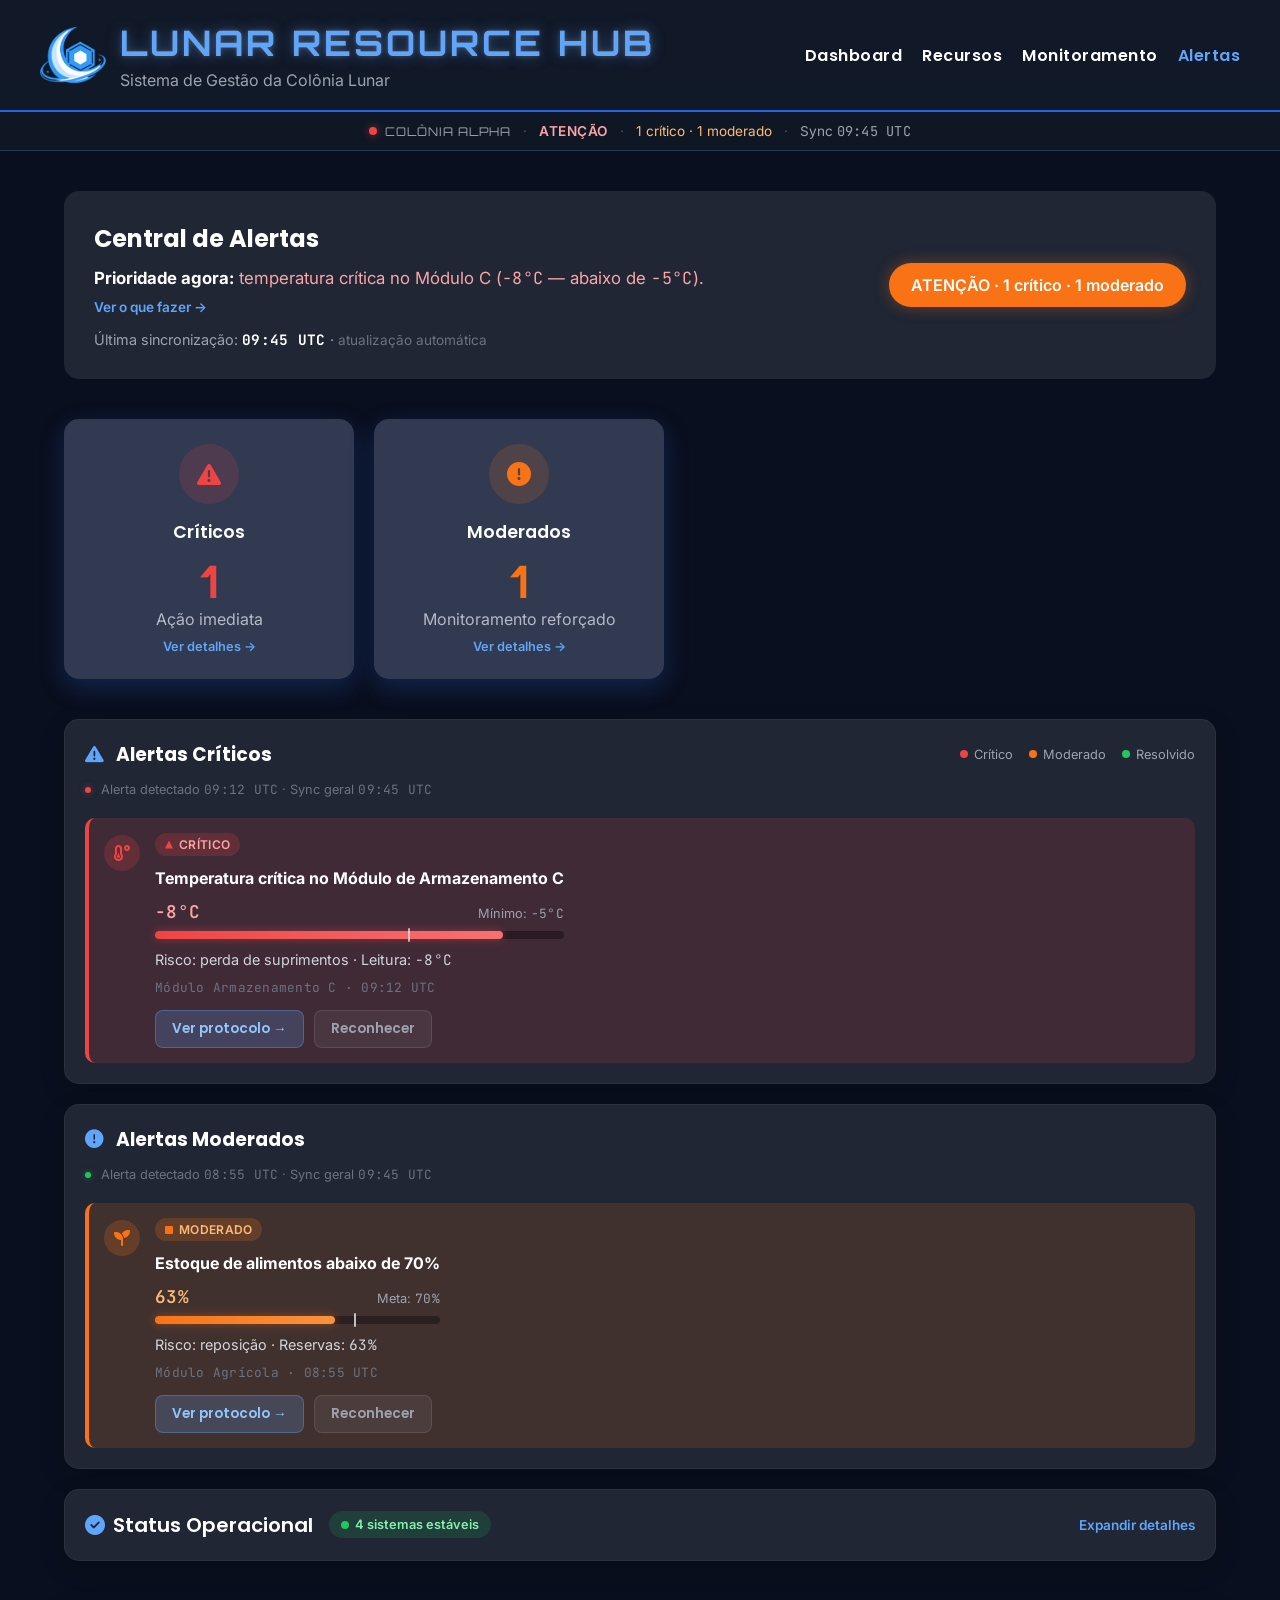
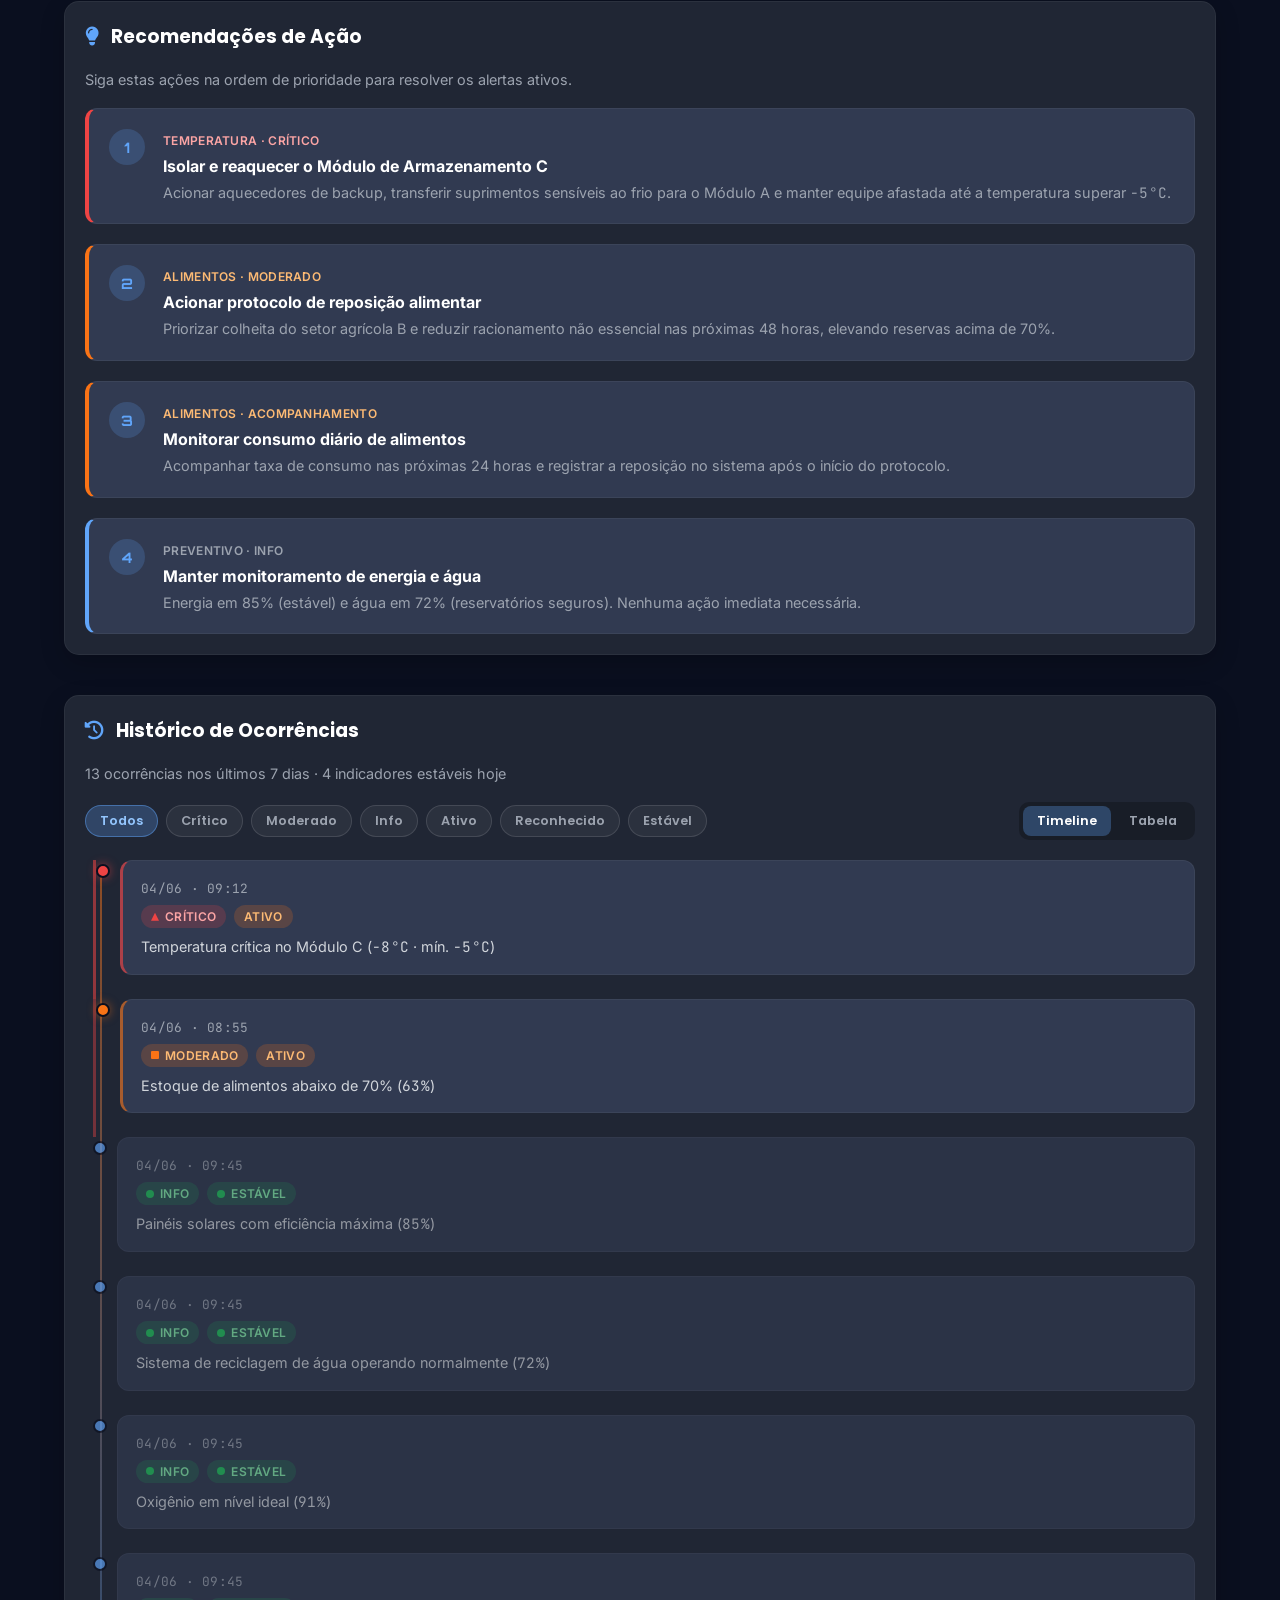
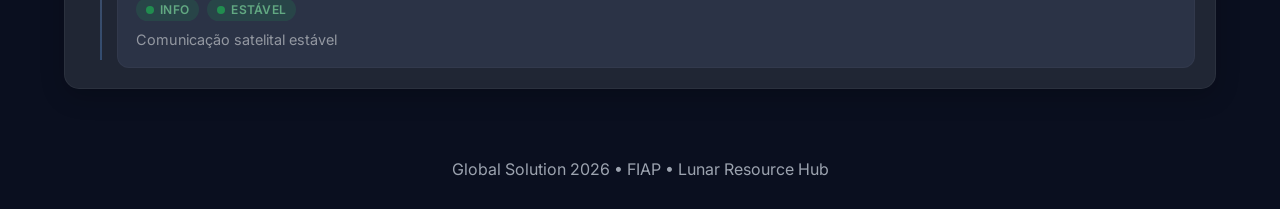
==== commit c9f485e0: "feat: adiciona logo no header com link para o Dashboard Inclui ícone transparente, favicon e layout " ====
--- a/alertas.html
+++ b/alertas.html
@@ -12,14 +12,21 @@
     <link rel="preconnect" href="https://fonts.googleapis.com">
     <link rel="preconnect" href="https://fonts.gstatic.com" crossorigin>
 
+    <link rel="icon" href="images/logo-icon.png" type="image/png">
+
     <link href="https://fonts.googleapis.com/css2?family=Inter:wght@400;500;600&family=JetBrains+Mono:wght@400;500;600&family=Orbitron:wght@600;700&family=Poppins:wght@500;600;700&display=swap" rel="stylesheet">
 </head>
 <body>
 
     <header>
         <div class="logo">
-            <h1>Lunar Resource Hub</h1>
-            <p>Sistema de Gestão da Colônia Lunar</p>
+            <a href="index.html" class="logo__link" aria-label="Lunar Resource Hub — ir para o Dashboard">
+                <img src="images/logo-icon.png" alt="" class="logo__img" width="56" height="56" aria-hidden="true">
+            </a>
+            <div class="logo__text">
+                <h1>Lunar Resource Hub</h1>
+                <p>Sistema de Gestão da Colônia Lunar</p>
+            </div>
         </div>
 
         <nav aria-label="Navegação principal">
--- a/style.css
+++ b/style.css
@@ -29,6 +29,35 @@
     justify-content:space-between;
     align-items:center;
     flex-wrap:wrap;
+}
+
+.logo{
+    display:flex;
+    align-items:center;
+    gap:14px;
+}
+
+.logo__link{
+    display:block;
+    line-height:0;
+    border-radius:8px;
+    flex-shrink:0;
+}
+
+.logo__link:focus-visible{
+    outline:2px solid #60A5FA;
+    outline-offset:4px;
+}
+
+.logo__img{
+    display:block;
+    height:56px;
+    width:auto;
+    object-fit:contain;
+}
+
+.logo__text{
+    min-width:0;
 }
 
 .logo h1{
@@ -40,13 +69,13 @@
     text-transform:uppercase;
 }
 
+.logo p{
+    color:#9CA3AF;
+    margin-top:5px;
+}
+
 .hero h2, .panel h3, .card h3, nav a{
     font-family:'Poppins', sans-serif;
-}
-
-.logo p{
-    color:#9CA3AF;
-    margin-top:5px;
 }
 
 nav ul{
@@ -95,6 +124,22 @@
 .hero p{
     color:#9CA3AF;
     max-width:600px;
+}
+
+.hero p a{
+    color:#60A5FA;
+    font-weight:600;
+    text-decoration:none;
+}
+
+.hero p a:hover{
+    text-decoration:underline;
+}
+
+.hero p a:focus-visible{
+    outline:2px solid #60A5FA;
+    outline-offset:2px;
+    border-radius:2px;
 }
 
 .status-badge{
@@ -1379,6 +1424,333 @@
     border-radius:4px;
 }
 
+/* RECURSOS */
+
+.recursos-anchor-nav{
+    margin-top:var(--space-block);
+    padding:14px 18px;
+    background:#313a51;
+    border-radius:12px;
+    border:1px solid rgba(255,255,255,.06);
+}
+
+.recursos-anchor-nav ul{
+    display:flex;
+    flex-wrap:wrap;
+    gap:10px 14px;
+    list-style:none;
+    margin:0;
+    padding:0;
+}
+
+.recursos-anchor-nav a{
+    display:inline-flex;
+    align-items:center;
+    gap:8px;
+    padding:8px 14px;
+    border-radius:8px;
+    background:#1a2030;
+    border:1px solid #374151;
+    color:#E5E7EB;
+    font-family:'Poppins', sans-serif;
+    font-size:.82rem;
+    font-weight:600;
+    text-decoration:none;
+    transition:background .2s ease, border-color .2s ease, color .2s ease;
+}
+
+.recursos-anchor-nav a:hover{
+    background:#2563EB;
+    border-color:#3B82F6;
+    color:#FFFFFF;
+}
+
+.recursos-anchor-nav a:focus-visible{
+    outline:2px solid #60A5FA;
+    outline-offset:2px;
+}
+
+.recursos-feedback{
+    margin-top:var(--space-block);
+    padding:14px 18px;
+    border-radius:10px;
+    font-family:'Inter', sans-serif;
+    font-size:.9rem;
+    font-weight:500;
+    border:1px solid transparent;
+}
+
+.recursos-feedback--error{
+    background:rgba(239,68,68,.15);
+    border-color:rgba(239,68,68,.35);
+    color:#FCA5A5;
+}
+
+.recursos-feedback--success{
+    background:rgba(34,197,94,.12);
+    border-color:rgba(34,197,94,.35);
+    color:#86EFAC;
+}
+
+.recursos-feedback--info{
+    background:rgba(96,165,250,.12);
+    border-color:rgba(96,165,250,.35);
+    color:#BFDBFE;
+}
+
+.recursos-confirm{
+    margin-top:var(--space-block);
+    padding:16px 18px;
+    border-radius:10px;
+    background:rgba(245,158,11,.1);
+    border:1px solid rgba(245,158,11,.35);
+}
+
+.recursos-confirm p{
+    margin:0 0 12px;
+    color:#FDE68A;
+    font-size:.9rem;
+}
+
+.recursos-confirm__actions{
+    display:flex;
+    flex-wrap:wrap;
+    gap:10px;
+}
+
+.recursos-stack [id]{
+    scroll-margin-top:24px;
+}
+
+.recursos-stack{
+    margin-top:var(--space-section);
+    display:flex;
+    flex-direction:column;
+    gap:var(--space-section);
+}
+
+.recursos-stack .panel--full{
+    margin-top:0;
+}
+
+.recursos-subtitle{
+    font-family:'Poppins', sans-serif;
+    font-size:.95rem;
+    font-weight:600;
+    color:#FFFFFF;
+    margin:var(--space-block) 0 12px;
+}
+
+.recursos-subtitle:first-of-type{
+    margin-top:0;
+}
+
+.recursos-form{
+    display:flex;
+    flex-wrap:wrap;
+    gap:14px 18px;
+    align-items:flex-end;
+    margin-bottom:var(--space-block);
+    padding:18px;
+    background:#313a51;
+    border-radius:12px;
+    border:1px solid rgba(255,255,255,.05);
+}
+
+.recursos-field{
+    display:flex;
+    flex-direction:column;
+    gap:6px;
+    min-width:140px;
+    flex:1 1 140px;
+}
+
+.recursos-field label{
+    font-size:.8rem;
+    font-weight:600;
+    color:#9CA3AF;
+    text-transform:uppercase;
+    letter-spacing:.3px;
+}
+
+.recursos-form input,
+.recursos-form select{
+    background:#1a2030;
+    border:1px solid #374151;
+    border-radius:8px;
+    color:#FFFFFF;
+    font-family:'Inter', sans-serif;
+    font-size:.9rem;
+    padding:10px 12px;
+}
+
+.recursos-form input:focus,
+.recursos-form select:focus{
+    outline:2px solid #60A5FA;
+    outline-offset:2px;
+    border-color:#60A5FA;
+}
+
+.recursos-form button[type="submit"]{
+    flex:0 0 auto;
+}
+
+.recursos-actions{
+    display:flex;
+    flex-wrap:wrap;
+    gap:10px;
+    margin-bottom:var(--space-block);
+}
+
+.recursos-btn{
+    display:inline-flex;
+    align-items:center;
+    gap:8px;
+    padding:10px 16px;
+    border:none;
+    border-radius:8px;
+    background:#2563EB;
+    color:#FFFFFF;
+    font-family:'Poppins', sans-serif;
+    font-size:.85rem;
+    font-weight:600;
+    cursor:pointer;
+    transition:background .2s ease;
+}
+
+.recursos-btn:hover{
+    background:#3B82F6;
+}
+
+.recursos-btn--secondary{
+    background:#374151;
+}
+
+.recursos-btn--secondary:hover{
+    background:#4B5563;
+}
+
+.recursos-btn--danger{
+    background:rgba(239,68,68,.2);
+    color:#FCA5A5;
+    padding:6px 12px;
+    font-size:.8rem;
+}
+
+.recursos-btn--danger:hover{
+    background:rgba(239,68,68,.35);
+}
+
+.recursos-btn:focus-visible{
+    outline:2px solid #60A5FA;
+    outline-offset:2px;
+}
+
+.recursos-table-wrap{
+    overflow-x:auto;
+    margin-bottom:var(--space-block);
+}
+
+.recursos-table-wrap:last-child{
+    margin-bottom:0;
+}
+
+.recursos-resumo-grid{
+    display:grid;
+    grid-template-columns:1fr 1fr;
+    gap:var(--space-block);
+}
+
+.recursos-utilities{
+    display:grid;
+    grid-template-columns:repeat(3, 1fr);
+    gap:var(--space-block);
+}
+
+.recursos-utility-card{
+    display:flex;
+    flex-direction:column;
+    gap:10px;
+    padding:20px;
+    background:#313a51;
+    border-radius:12px;
+    border:1px solid rgba(255,255,255,.06);
+}
+
+.recursos-utility-card--danger{
+    border-color:rgba(239,68,68,.2);
+    background:rgba(49,58,81,.85);
+}
+
+.recursos-utility-card__icon{
+    display:inline-flex;
+    align-items:center;
+    justify-content:center;
+    width:40px;
+    height:40px;
+    border-radius:10px;
+    background:rgba(96,165,250,.15);
+    color:#60A5FA;
+    font-size:1rem;
+}
+
+.recursos-utility-card--danger .recursos-utility-card__icon{
+    background:rgba(239,68,68,.15);
+    color:#FCA5A5;
+}
+
+.recursos-utility-card__title{
+    font-family:'Poppins', sans-serif;
+    font-size:.95rem;
+    font-weight:600;
+    color:#FFFFFF;
+    margin:0;
+}
+
+.recursos-utility-card__desc{
+    flex:1;
+    margin:0;
+    font-size:.85rem;
+    color:#9CA3AF;
+    line-height:1.5;
+}
+
+.recursos-btn--block{
+    width:100%;
+    justify-content:center;
+    margin-top:auto;
+}
+
+.recursos-btn--utility{
+    padding:10px 16px;
+    font-size:.85rem;
+}
+
+.recursos-file-input{
+    position:absolute;
+    width:1px;
+    height:1px;
+    padding:0;
+    margin:-1px;
+    overflow:hidden;
+    clip:rect(0,0,0,0);
+    white-space:nowrap;
+    border:0;
+}
+
+.recursos-file-label{
+    cursor:pointer;
+    margin-top:auto;
+}
+
+.recursos-file-name{
+    display:block;
+    font-size:.78rem;
+    color:#6B7280;
+    text-align:center;
+    word-break:break-all;
+}
+
 /* FOOTER */
 
 footer{
@@ -1395,6 +1767,14 @@
         flex-direction:column;
         gap:20px;
         text-align:center;
+    }
+
+    .logo{
+        justify-content:center;
+    }
+
+    .logo__img{
+        height:48px;
     }
 
     nav ul{
@@ -1530,4 +1910,35 @@
         gap:12px;
     }
 
+    .recursos-form{
+        flex-direction:column;
+        align-items:stretch;
+    }
+
+    .recursos-actions{
+        flex-direction:column;
+    }
+
+    .recursos-actions .recursos-btn{
+        width:100%;
+        justify-content:center;
+    }
+
+    .recursos-resumo-grid{
+        grid-template-columns:1fr;
+    }
+
+    .recursos-anchor-nav ul{
+        flex-direction:column;
+    }
+
+    .recursos-anchor-nav a{
+        width:100%;
+        justify-content:center;
+    }
+
+    .recursos-utilities{
+        grid-template-columns:1fr;
+    }
+
 }
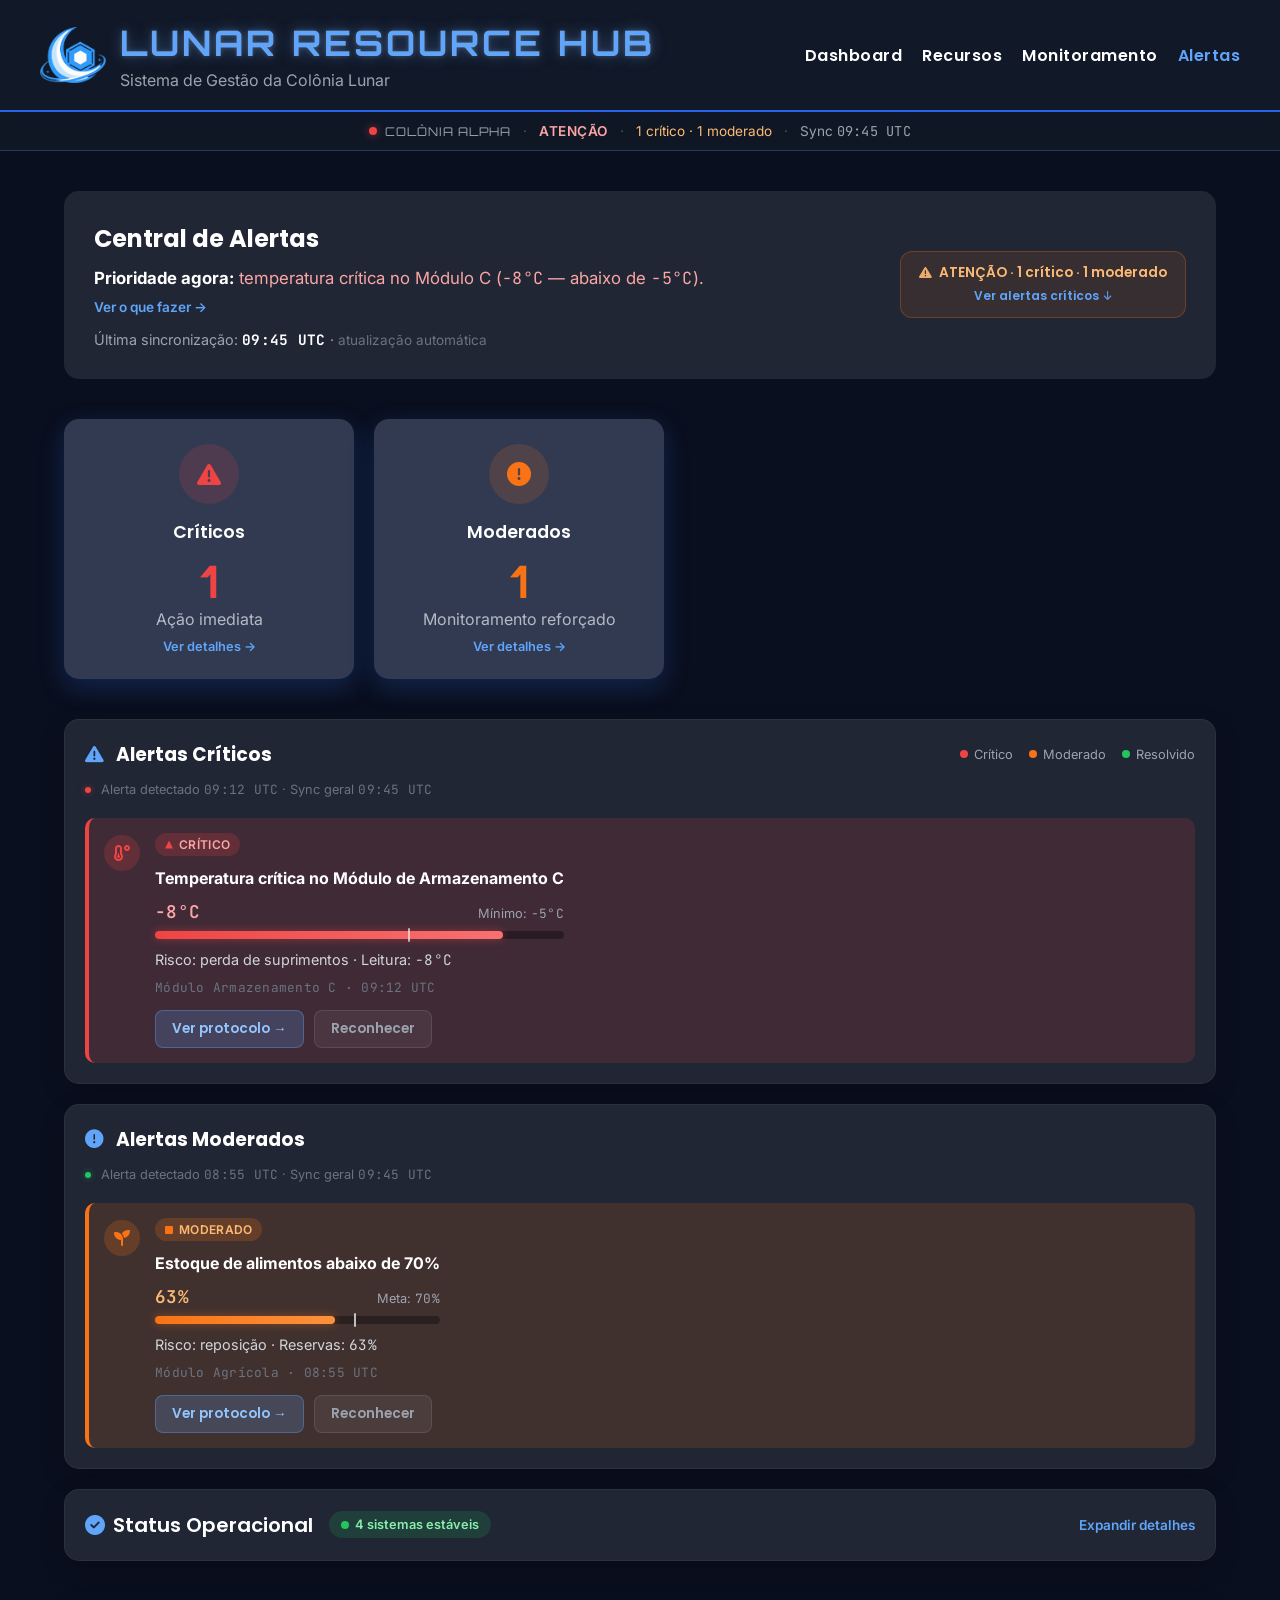
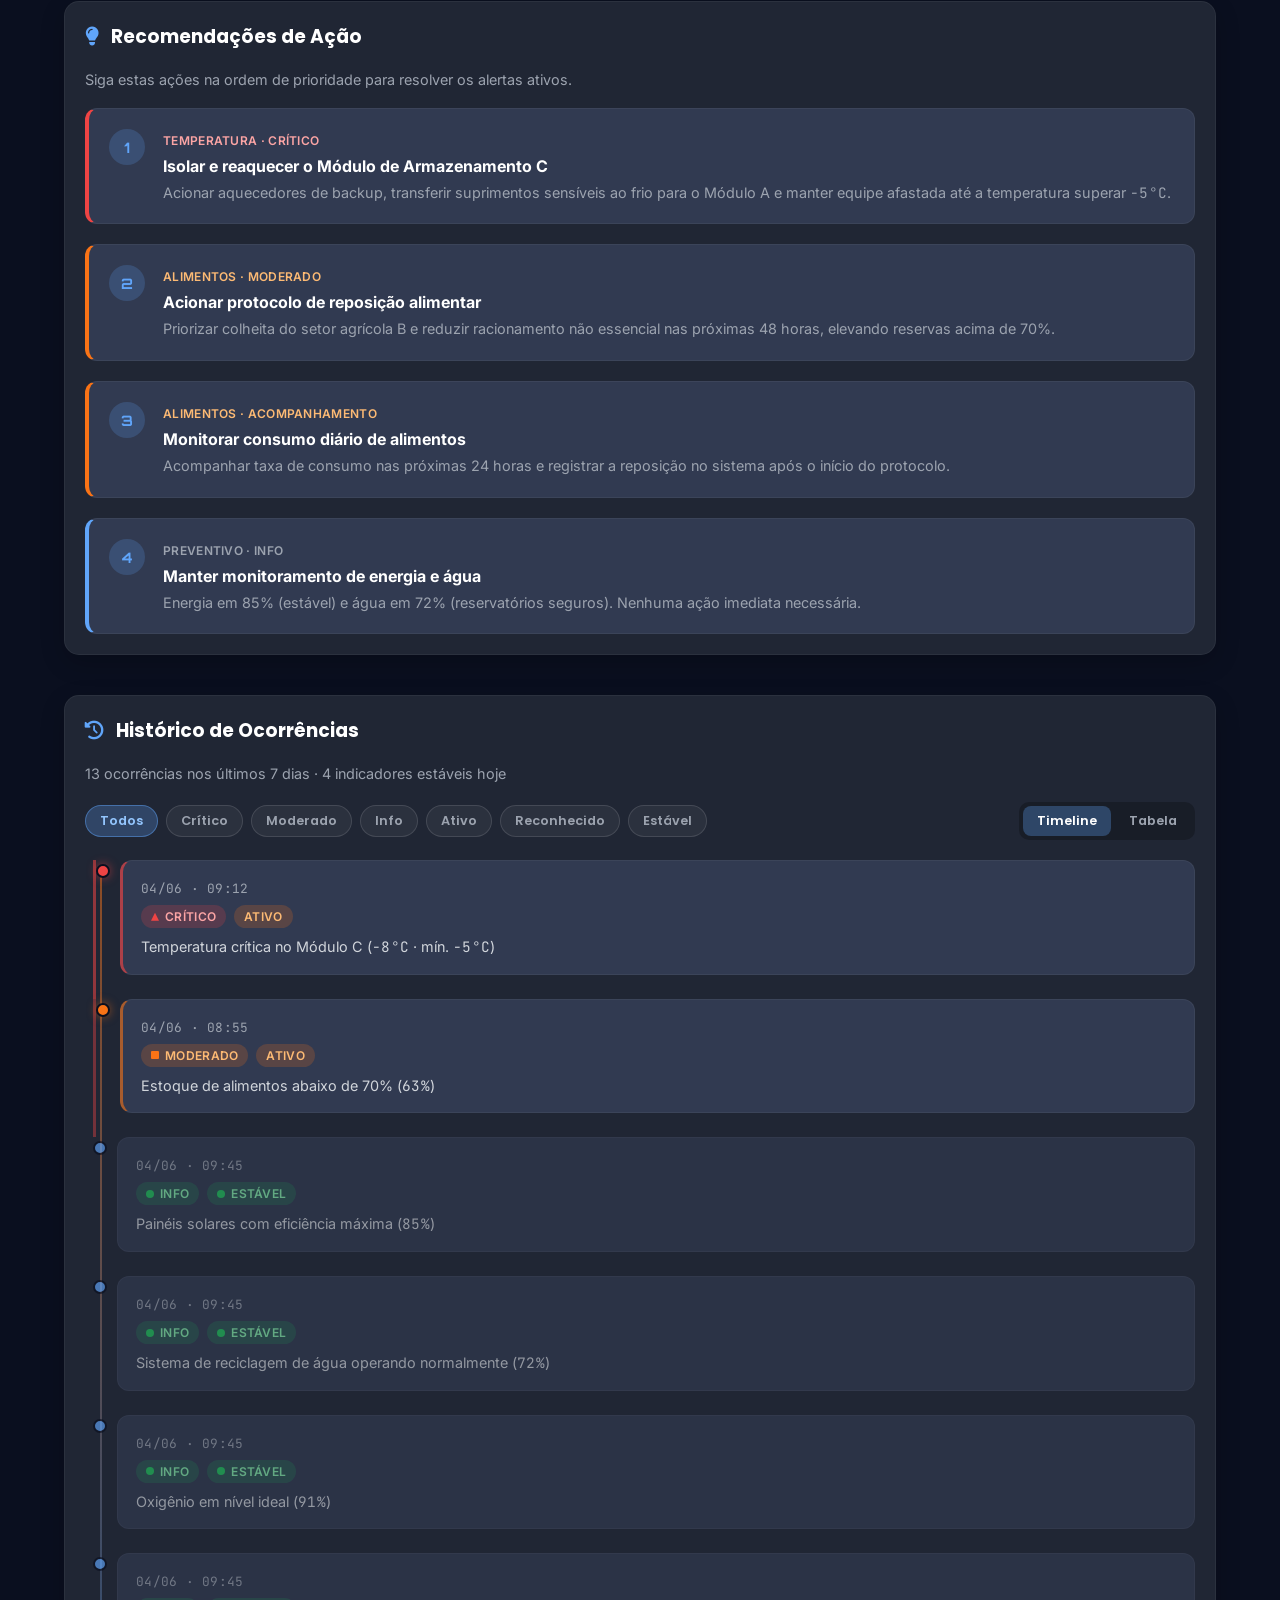
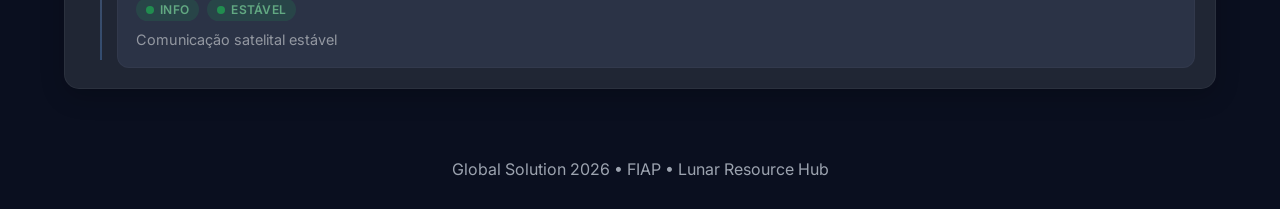
==== commit 80414c86: "feat: adiciona Monitoramento, hero CTAs e melhorias de UX Inclui página de monitoramento ambiental, " ====
--- a/alertas.html
+++ b/alertas.html
@@ -64,8 +64,9 @@
                 <p class="hero-meta">Última sincronização: <strong class="telemetry">09:45 UTC</strong> · <span class="sync-live">atualização automática</span></p>
             </div>
 
-            <a href="#alertas-criticos" class="status-badge status-badge--warning hero-action-link" aria-label="Colônia em atenção com 1 alerta crítico e 1 moderado">
-                ATENÇÃO · 1 crítico · 1 moderado
+            <a href="#alertas-criticos" class="hero-alert-cta hero-alert-cta--warning" aria-label="Colônia em atenção — 1 alerta crítico e 1 moderado — ir para alertas críticos">
+                <span class="hero-alert-cta__label"><i class="fa-solid fa-triangle-exclamation" aria-hidden="true"></i> ATENÇÃO · 1 crítico · 1 moderado</span>
+                <span class="hero-alert-cta__hint">Ver alertas críticos <i class="fa-solid fa-arrow-down" aria-hidden="true"></i></span>
             </a>
         </section>
 
--- a/style.css
+++ b/style.css
@@ -324,6 +324,23 @@
     margin-bottom:0;
 }
 
+a.alert{
+    display:block;
+    text-decoration:none;
+    color:inherit;
+    transition:opacity .15s ease, transform .15s ease;
+}
+
+a.alert:hover{
+    opacity:.92;
+    transform:translateX(2px);
+}
+
+a.alert:focus-visible{
+    outline:2px solid #60A5FA;
+    outline-offset:2px;
+}
+
 .warning{
     background:rgba(249,115,22,0.15);
     border-left:4px solid #F97316;
@@ -408,6 +425,69 @@
 .hero-action-link:hover{
     transform:scale(1.03);
     box-shadow:0 0 20px rgba(249,115,22,.5);
+}
+
+.hero-alert-cta{
+    display:inline-flex;
+    flex-direction:column;
+    align-items:center;
+    gap:5px;
+    padding:12px 18px;
+    border-radius:12px;
+    text-decoration:none;
+    font-family:'Poppins', sans-serif;
+    text-align:center;
+    cursor:pointer;
+    transition:background .2s ease, border-color .2s ease;
+}
+
+.hero-alert-cta--warning{
+    background:rgba(249,115,22,.1);
+    border:1px solid rgba(249,115,22,.28);
+}
+
+.hero-alert-cta__label{
+    display:inline-flex;
+    align-items:center;
+    justify-content:center;
+    gap:7px;
+    font-size:.85rem;
+    font-weight:600;
+    line-height:1.35;
+    color:#FDBA74;
+}
+
+.hero-alert-cta__label i{
+    font-size:.8rem;
+    opacity:.9;
+}
+
+.hero-alert-cta__hint{
+    display:inline-flex;
+    align-items:center;
+    gap:5px;
+    font-size:.75rem;
+    font-weight:600;
+    color:#60A5FA;
+}
+
+.hero-alert-cta__hint i{
+    font-size:.65rem;
+    opacity:.85;
+}
+
+.hero-alert-cta:hover{
+    background:rgba(249,115,22,.16);
+    border-color:rgba(249,115,22,.45);
+}
+
+.hero-alert-cta:hover .hero-alert-cta__hint{
+    color:#93C5FD;
+}
+
+.hero-alert-cta:focus-visible{
+    outline:2px solid #60A5FA;
+    outline-offset:2px;
 }
 
 /* TELEMETRIA & STATUS BAR */
@@ -1416,6 +1496,7 @@
 nav a:focus-visible,
 .hero-priority:focus-visible,
 .hero-action-link:focus-visible,
+.hero-alert-cta:focus-visible,
 .card--link:focus-visible,
 .alert-item:focus-within,
 .panel-link:focus-visible{
@@ -1428,6 +1509,7 @@
 
 .recursos-anchor-nav{
     margin-top:var(--space-block);
+    margin-bottom:var(--space-section);
     padding:14px 18px;
     background:#313a51;
     border-radius:12px;
@@ -1751,6 +1833,172 @@
     word-break:break-all;
 }
 
+/* MONITORAMENTO */
+
+.monitoramento-anchor-nav{
+    margin-top:var(--space-block);
+    margin-bottom:var(--space-section);
+    padding:14px 18px;
+    background:#313a51;
+    border-radius:12px;
+    border:1px solid rgba(255,255,255,.06);
+}
+
+.monitoramento-anchor-nav ul{
+    display:flex;
+    flex-wrap:wrap;
+    gap:10px 14px;
+    list-style:none;
+    margin:0;
+    padding:0;
+}
+
+.monitoramento-anchor-nav a{
+    display:inline-flex;
+    align-items:center;
+    gap:8px;
+    padding:8px 14px;
+    border-radius:8px;
+    background:#1a2030;
+    border:1px solid #374151;
+    color:#E5E7EB;
+    font-family:'Poppins', sans-serif;
+    font-size:.82rem;
+    font-weight:600;
+    text-decoration:none;
+    transition:background .2s ease, border-color .2s ease, color .2s ease;
+}
+
+.monitoramento-anchor-nav a:hover{
+    background:#2563EB;
+    border-color:#3B82F6;
+    color:#FFFFFF;
+}
+
+.monitoramento-anchor-nav a:focus-visible{
+    outline:2px solid #60A5FA;
+    outline-offset:2px;
+}
+
+.monitoramento-stack{
+    margin-top:var(--space-section);
+    display:flex;
+    flex-direction:column;
+    gap:var(--space-section);
+}
+
+.monitoramento-stack [id]{
+    scroll-margin-top:24px;
+}
+
+.monitoramento-stack .panel--full{
+    margin-top:0;
+}
+
+.ar-icon{
+    background:rgba(129,140,248,.15);
+    color:#818CF8;
+}
+
+.co2-icon{
+    background:rgba(148,163,184,.15);
+    color:#94A3B8;
+}
+
+.umidade-icon{
+    background:rgba(56,189,248,.15);
+    color:#38BDF8;
+}
+
+.monitoramento-table-wrap{
+    overflow-x:auto;
+    margin-bottom:var(--space-block);
+}
+
+.monitoramento-row--critical{
+    background:rgba(239,68,68,.08);
+}
+
+.monitoramento-value--critical{
+    color:#FCA5A5;
+    font-weight:600;
+}
+
+.monitoramento-module-card{
+    padding:20px;
+    background:#1a2030;
+    border-radius:12px;
+    border:1px solid rgba(255,255,255,.06);
+}
+
+.monitoramento-module-card--critical{
+    border-color:rgba(239,68,68,.35);
+    background:rgba(239,68,68,.06);
+}
+
+.monitoramento-module-card__header{
+    display:flex;
+    flex-wrap:wrap;
+    align-items:center;
+    justify-content:space-between;
+    gap:12px;
+    margin-bottom:12px;
+}
+
+.monitoramento-module-card__header h4{
+    font-family:'Poppins', sans-serif;
+    font-size:1rem;
+    font-weight:600;
+    color:#FFFFFF;
+    margin:0;
+    display:flex;
+    align-items:center;
+    gap:10px;
+}
+
+.monitoramento-module-card__desc{
+    color:#9CA3AF;
+    font-size:.9rem;
+    margin:0 0 var(--space-block);
+    line-height:1.5;
+}
+
+.monitoramento-module-card__meta{
+    color:#6B7280;
+    font-size:.85rem;
+    margin:var(--space-block) 0 14px;
+}
+
+.monitoramento-info-grid{
+    display:grid;
+    grid-template-columns:repeat(auto-fit, minmax(200px, 1fr));
+    gap:12px;
+    margin-bottom:var(--space-block);
+}
+
+.monitoramento-note{
+    font-size:.88rem;
+    color:#9CA3AF;
+    margin:0;
+    line-height:1.5;
+}
+
+.monitoramento-note a{
+    color:#60A5FA;
+    font-weight:600;
+    text-decoration:none;
+}
+
+.monitoramento-note a:hover{
+    text-decoration:underline;
+}
+
+.monitoramento-note a:focus-visible{
+    outline:2px solid #60A5FA;
+    outline-offset:2px;
+    border-radius:2px;
+}
+
 /* FOOTER */
 
 footer{
@@ -1786,6 +2034,10 @@
         flex-direction:column;
         gap:20px;
         text-align:center;
+    }
+
+    .hero-alert-cta{
+        align-self:stretch;
     }
 
     .overview{
@@ -1941,4 +2193,22 @@
         grid-template-columns:1fr;
     }
 
+    .monitoramento-anchor-nav ul{
+        flex-direction:column;
+    }
+
+    .monitoramento-anchor-nav a{
+        width:100%;
+        justify-content:center;
+    }
+
+    .monitoramento-info-grid{
+        grid-template-columns:1fr;
+    }
+
+    .monitoramento-module-card__header{
+        flex-direction:column;
+        align-items:flex-start;
+    }
+
 }
